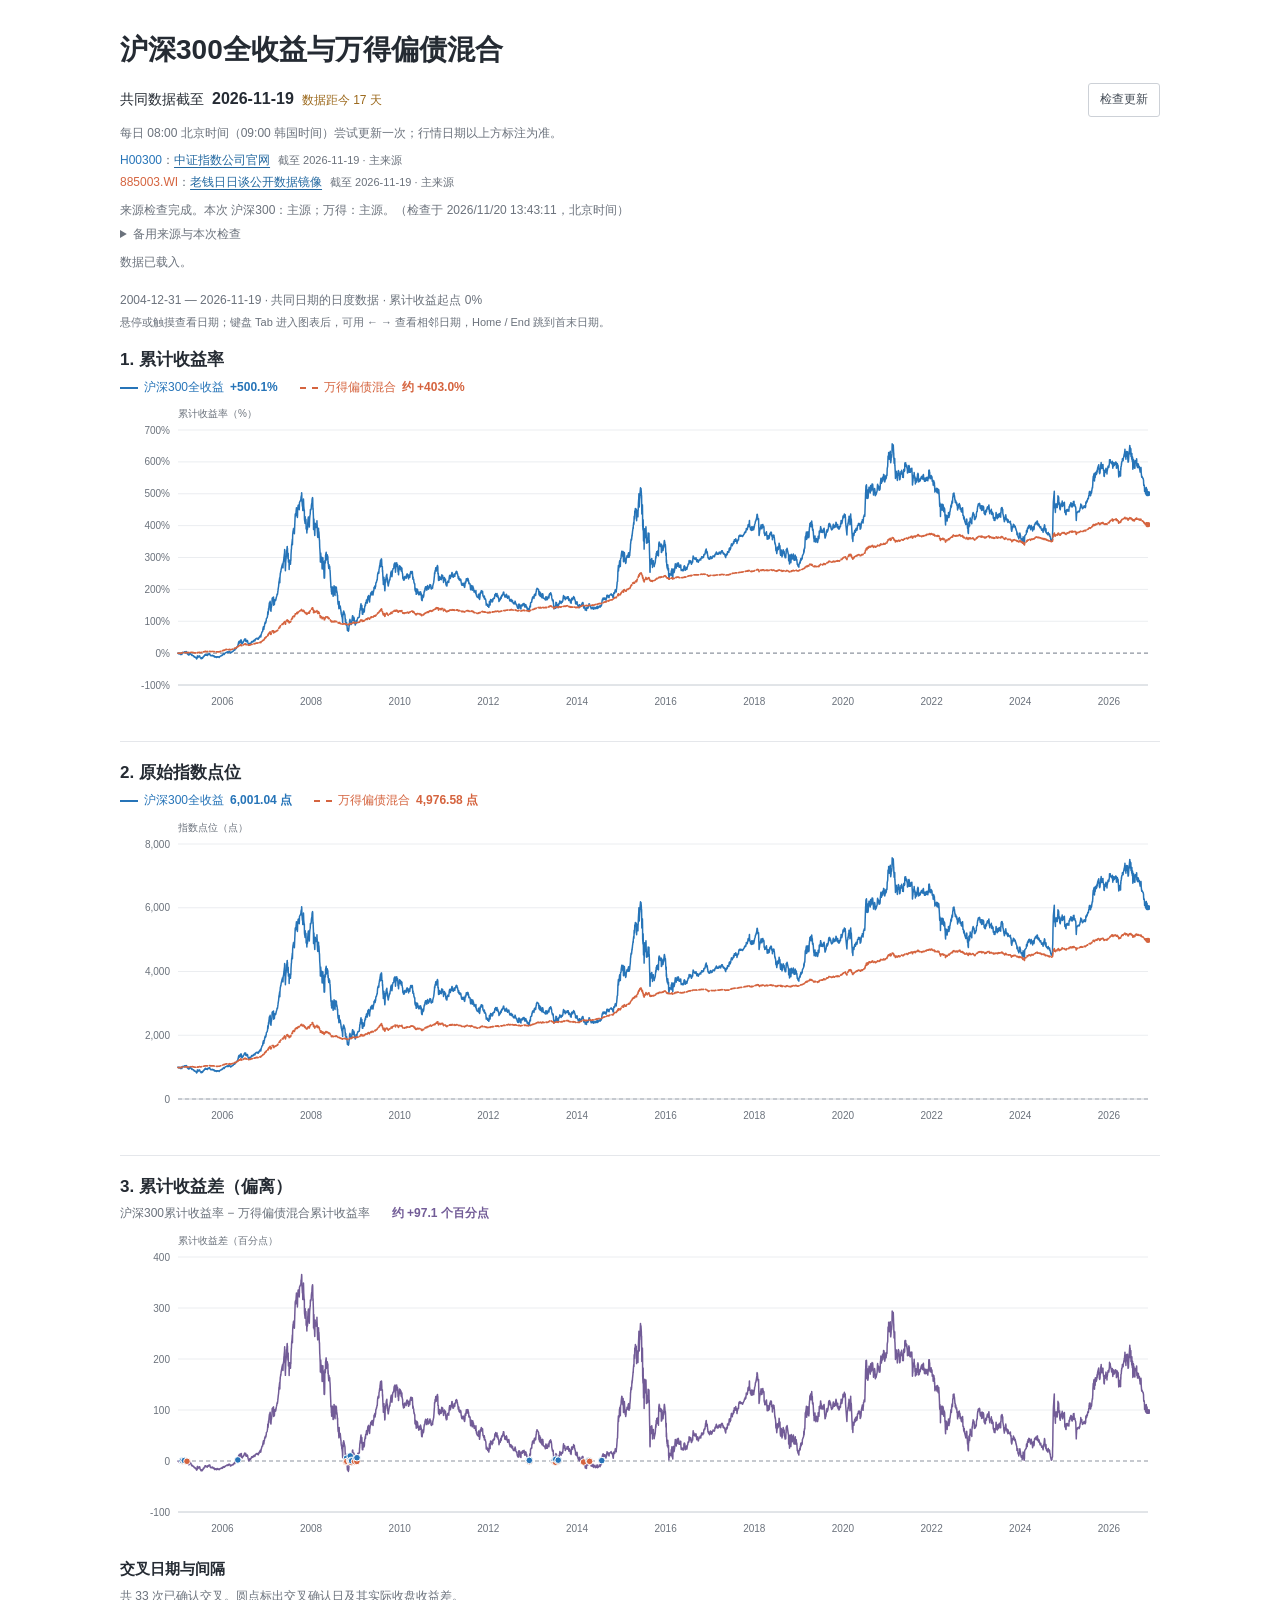
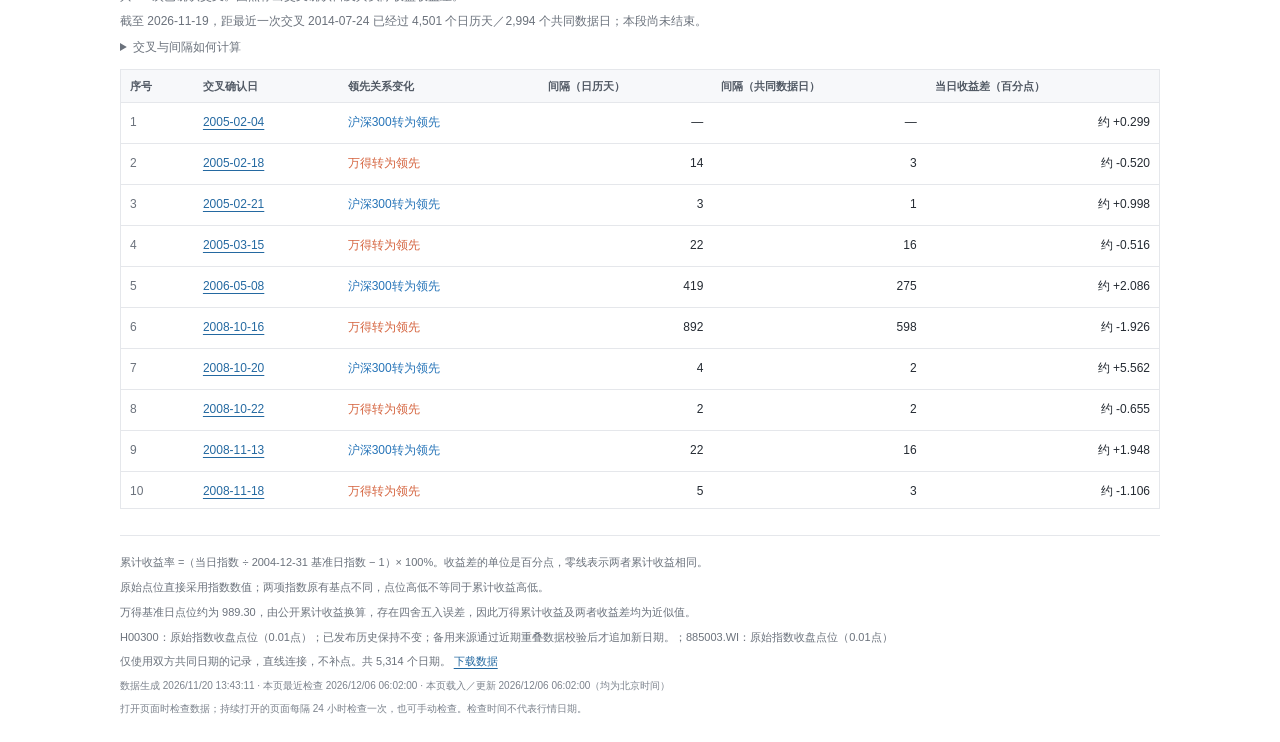
==== site/index.html @ 37719924 "Add verified data fallbacks and crossover interval tracking" ====
<!doctype html>
<html lang="zh-CN">
<head>
  <meta charset="utf-8">
  <meta name="viewport" content="width=device-width, initial-scale=1">
  <meta name="theme-color" content="#ffffff">
  <meta name="description" content="沪深300全收益指数与万得偏债混合型基金指数：累计收益率、原始指数点位和累计收益差。每日更新数据。">
  <title>沪深300全收益与万得偏债混合</title>
  <link rel="stylesheet" href="./styles.css">
  <script src="./app.js" defer></script>
</head>
<body>
  <a class="skip-link" href="#charts">跳到图表</a>
  <main>
    <header>
      <h1>沪深300全收益与万得偏债混合</h1>
      <div class="date-row">
        <p>共同数据截至 <strong id="as-of">正在读取</strong><span id="stale-badge" class="stale" hidden></span></p>
        <button id="refresh-button" type="button" disabled>正在检查</button>
      </div>
      <p class="schedule">每日 08:00 北京时间（09:00 韩国时间）尝试更新一次；行情日期以上方标注为准。</p>
      <ul class="sources" aria-label="数据来源">
        <li><span class="stock">H00300</span>：<a id="stock-source" href="https://www.csindex.com.cn/" target="_blank" rel="noopener noreferrer">中证指数公司（官网）</a><span id="stock-source-date" class="source-date"></span></li>
        <li><span class="wind">885003.WI</span>：<a id="wind-source" href="https://ashare.laoqianriritan.com/data/fund_index.json" target="_blank" rel="noopener noreferrer">老钱日日谈公开看板（第三方转引）</a><span id="wind-source-date" class="source-date"></span></li>
      </ul>
      <p id="source-status" class="note" aria-live="polite" hidden></p>
      <details id="source-options-details" class="source-options" hidden>
        <summary>备用来源与本次检查</summary>
        <ul id="source-options"></ul>
      </details>
      <p id="update-status" class="status" role="status" aria-live="polite" aria-atomic="true">正在读取数据…</p>
    </header>

    <div id="loading" class="loading">正在载入历史曲线…</div>
    <div id="charts" hidden>
      <p id="period" class="period"></p>
      <p id="interaction-help" class="interaction-help">悬停或触摸查看日期；键盘 Tab 进入图表后，可用 ← → 查看相邻日期，Home / End 跳到首末日期。</p>
      <section aria-labelledby="returns-heading">
        <h2 id="returns-heading">1. 累计收益率</h2>
        <p class="chart-summary"><span class="stock"><i aria-hidden="true"></i>沪深300全收益 <strong id="return-stock">—</strong></span><span class="wind"><i aria-hidden="true"></i>万得偏债混合 <strong id="return-wind">—</strong></span></p>
        <div class="plot-wrap" id="returns-wrap">
          <svg id="returns-chart" class="chart" role="img" tabindex="0" aria-labelledby="returns-title returns-description" aria-describedby="interaction-help"></svg>
          <div id="returns-tooltip" class="tooltip" hidden aria-hidden="true"></div>
        </div>
      </section>
      <section aria-labelledby="levels-heading">
        <h2 id="levels-heading">2. 原始指数点位</h2>
        <p class="chart-summary"><span class="stock"><i aria-hidden="true"></i>沪深300全收益 <strong id="level-stock">—</strong></span><span class="wind"><i aria-hidden="true"></i>万得偏债混合 <strong id="level-wind">—</strong></span></p>
        <div class="plot-wrap" id="levels-wrap">
          <svg id="levels-chart" class="chart" role="img" tabindex="0" aria-labelledby="levels-title levels-description" aria-describedby="interaction-help"></svg>
          <div id="levels-tooltip" class="tooltip" hidden aria-hidden="true"></div>
        </div>
      </section>
      <section aria-labelledby="gap-heading">
        <h2 id="gap-heading">3. 累计收益差（偏离）</h2>
        <p class="chart-summary gap-summary"><span>沪深300累计收益率 − 万得偏债混合累计收益率</span><strong id="gap-total" class="gap">—</strong></p>
        <div class="plot-wrap" id="gap-wrap">
          <svg id="gap-chart" class="chart" role="img" tabindex="0" aria-labelledby="gap-title gap-description" aria-describedby="interaction-help"></svg>
          <div id="gap-tooltip" class="tooltip" hidden aria-hidden="true"></div>
        </div>
        <div class="crossings" aria-labelledby="crossings-heading">
          <h3 id="crossings-heading">交叉日期与间隔</h3>
          <p id="crossing-count" class="note"></p>
          <p id="crossing-ongoing" class="note" hidden></p>
          <details class="crossing-definition">
            <summary>交叉与间隔如何计算</summary>
            <p>交叉指两条累计收益曲线的领先关系发生反转，即收益差跨越零线。记录首次在另一侧收盘的共同数据日，不推算盘中交叉时刻。初始起点相等不计入；触及零线后回到原侧不计入；连续相等后在另一侧收盘仅记一次。</p>
            <p>日历天间隔按两次确认日期之差计算；共同数据日间隔计入本次交叉日、不计上次交叉日。首次交叉没有前次间隔。交叉结果依赖固定起点及万得近似基准值。</p>
          </details>
          <div class="crossings-scroll" role="region" aria-label="全部交叉日期与间隔，可横向和纵向滚动" tabindex="0">
            <table class="crossings-table">
              <caption class="sr-only">累计收益曲线交叉记录：确认日期、方向及距上一次交叉的时间</caption>
              <thead>
                <tr><th scope="col">序号</th><th scope="col">交叉确认日</th><th scope="col">领先关系变化</th><th scope="col">间隔（日历天）</th><th scope="col">间隔（共同数据日）</th><th scope="col">当日收益差（百分点）</th></tr>
              </thead>
              <tbody id="crossings-body"></tbody>
            </table>
          </div>
        </div>
      </section>
    </div>

    <footer>
      <p>累计收益率 =（当日指数 ÷ 2004-12-31 基准日指数 − 1）× 100%。收益差的单位是百分点，零线表示两者累计收益相同。</p>
      <p>原始点位直接采用指数数值；两项指数原有基点不同，点位高低不等同于累计收益高低。</p>
      <p>万得基准日点位约为 <span id="wind-baseline">989.30</span>，由公开累计收益换算，存在四舍五入误差，因此万得累计收益及两者收益差均为近似值。</p>
      <p id="source-precision-note" hidden></p>
      <p>仅使用双方共同日期的记录，直线连接，不补点。<span id="point-count"></span> <a href="./data.json" download="csi300-wind-data.json">下载数据</a></p>
      <p class="times">数据生成 <span id="generated-at">—</span> · 本页最近检查 <span id="last-check">—</span> · 本页载入／更新 <span id="last-update">—</span>（均为北京时间）</p>
      <p class="times">打开页面时检查数据；持续打开的页面每隔 24 小时检查一次，也可手动检查。检查时间不代表行情日期。</p>
    </footer>
    <div id="chart-announcement" class="sr-only" role="status" aria-live="polite" aria-atomic="true"></div>
  </main>
  <noscript><p class="noscript">此图需要启用 JavaScript。可直接<a href="./data.json">查看原始数据</a>。</p></noscript>
</body>
</html>
---- site/styles.css ----
:root{color-scheme:light;--text:#252b33;--muted:#6b727c;--border:#e5e7eb;--stock:#2674b8;--wind:#d5643f;--gap:#725c97}
*{box-sizing:border-box}
body{margin:0;background:#fff;color:var(--text);font-family:-apple-system,BlinkMacSystemFont,"Segoe UI","PingFang SC","Microsoft YaHei","Noto Sans CJK SC",sans-serif;line-height:1.65;-webkit-font-smoothing:antialiased}
main{width:min(1040px,100% - 48px);margin:30px auto 24px}
h1{margin:0 0 12px;font-size:clamp(21px,3vw,28px);line-height:1.45;font-weight:650}
h2{margin:0 0 5px;font-size:17px;line-height:1.5;font-weight:600}
p{margin:5px 0}
a{color:#2469a1;text-decoration-thickness:1px;text-underline-offset:3px}
a:hover{text-decoration-thickness:2px}
button{font:inherit;font-size:12px;color:#434b55;background:#fff;border:1px solid #cdd1d7;border-radius:3px;padding:6px 11px;min-height:34px;cursor:pointer;white-space:nowrap}
button:hover:not(:disabled){background:#f5f6f7}
button:disabled{opacity:.6;cursor:wait}
:focus-visible{outline:2px solid #2674b8;outline-offset:3px}
[hidden]{display:none!important}
.skip-link{position:fixed;top:6px;left:8px;z-index:10;background:#fff;padding:5px 9px;transform:translateY(-200%)}
.skip-link:focus{transform:none}
.date-row{display:flex;align-items:center;justify-content:space-between;gap:12px;font-size:14px}
.date-row p{display:flex;align-items:baseline;flex-wrap:wrap;gap:5px 8px;margin:0}
.date-row strong{font-size:16px;font-variant-numeric:tabular-nums}
.stale{color:#9b681b;font-size:12px;font-weight:400}
.schedule,.sources,.status,.period,.interaction-help{font-size:12px;color:var(--muted)}
.schedule{margin:7px 0}
.sources{list-style:none;padding:0;margin:7px 0;line-height:1.8}
.sources li{overflow-wrap:anywhere}
.source-date{margin-left:8px;font-size:11px}
.status{margin:8px 0 0;min-height:20px}
.status.error{color:#a3442e}
.stock{color:var(--stock)}
.wind{color:var(--wind)}
.gap{color:var(--gap)}
.period{margin:18px 0 2px}
.interaction-help{margin:0 0 16px;font-size:11px}
section{margin:0 0 26px}
section+section{padding-top:18px;border-top:1px solid var(--border)}
.chart-summary{display:flex;flex-wrap:wrap;gap:3px 22px;align-items:baseline;font-size:12px;margin:4px 0 8px}
.chart-summary>span{display:inline-flex;align-items:baseline;gap:6px}
.chart-summary i{display:inline-block;width:18px;border-top:2px solid currentColor;align-self:center}
.chart-summary .wind i{border-top-style:dashed}
.chart-summary strong{font-weight:600;font-variant-numeric:tabular-nums;white-space:nowrap}
.gap-summary{color:var(--muted)}
.plot-wrap{position:relative;width:100%;min-width:0}
.chart{display:block;width:100%;height:auto;touch-action:pan-y;overflow:visible}
.chart text{font-family:inherit;font-size:10px;fill:var(--muted);font-variant-numeric:tabular-nums}
.chart .grid{stroke:var(--border);stroke-width:.75}
.chart .zero-line{stroke:#8d949f;stroke-width:1.1;stroke-dasharray:4 3}
.chart .axis-line{stroke:#c4c9d0;stroke-width:.8}
.chart .series-path{fill:none;stroke-width:1.5;stroke-linecap:round;stroke-linejoin:round}
.chart .wind-path{stroke-width:1.65;stroke-dasharray:5 2}
.chart .hover-guide{stroke:#959ca7;stroke-width:1;stroke-dasharray:3 3}
.chart .hover-dot{stroke:#fff;stroke-width:1.5}
.chart .crossing-marker{stroke:#fff;stroke-width:1}
.chart .hit-area{fill:transparent;cursor:crosshair}
.tooltip{position:absolute;z-index:4;pointer-events:none;min-width:225px;max-width:calc(100% - 8px);padding:8px 10px;background:rgba(255,255,255,.98);border:1px solid #cfd4db;border-radius:3px;font-size:11px;line-height:1.65}
.tooltip-date{font-weight:600;color:var(--text);margin:0 0 3px;font-variant-numeric:tabular-nums}
.tooltip-row{display:flex;justify-content:space-between;align-items:baseline;gap:12px}
.tooltip-row strong{font-weight:600;font-variant-numeric:tabular-nums;white-space:nowrap}
.tooltip-note{margin:4px 0 0;color:var(--muted);max-width:270px}
.note,.source-options{font-size:12px;color:var(--muted)}
.note.source-cached{color:#9b681b}
.source-options ul{padding-left:20px;overflow-wrap:anywhere}
.source-check-note{color:var(--muted)}
.crossings{margin-top:15px}
.crossings h3{font-size:15px;margin:0 0 5px;font-weight:600}
.crossing-definition{font-size:12px;color:var(--muted);margin:7px 0 11px}
.crossing-definition summary,.source-options summary{cursor:pointer;width:fit-content}
.crossing-definition p{max-width:880px}
.crossings-scroll{max-height:440px;overflow:auto;border:1px solid var(--border)}
.crossings-table{width:100%;min-width:690px;border-collapse:separate;border-spacing:0;font-size:12px;font-variant-numeric:tabular-nums}
.crossings-table th,.crossings-table td{padding:7px 9px;border-bottom:1px solid var(--border);text-align:left;vertical-align:middle;white-space:nowrap}
.crossings-table thead th{position:sticky;top:0;z-index:1;background:#f7f8fa;color:#515964;font-size:11px;font-weight:600}
.crossings-table tbody th{color:var(--muted);font-weight:400}
.crossings-table tbody tr:last-child>*{border-bottom:0}
.crossings-table tbody tr:hover{background:#fafbfc}
.crossings-table .number{text-align:right}
.crossing-date{border:0;border-radius:0;padding:0;min-height:26px;color:#2469a1;background:transparent;text-decoration:underline;text-underline-offset:3px;font-size:12px}
.loading{padding:70px 0;color:var(--muted);font-size:13px;text-align:center}
footer{border-top:1px solid var(--border);padding-top:12px;color:var(--muted);font-size:11px;line-height:1.8}
footer p{margin:5px 0}
.times{font-size:10px;color:#7b828c;font-variant-numeric:tabular-nums}
.sr-only{position:absolute;width:1px;height:1px;padding:0;margin:-1px;overflow:hidden;clip:rect(0,0,0,0);white-space:nowrap;border:0}
.noscript{margin:20px;font-size:13px}
@media(max-width:600px){main{width:calc(100% - 28px);margin-top:20px}h1{font-size:22px;max-width:360px}h2{font-size:15px}.date-row{font-size:12px}.date-row strong{font-size:15px}.schedule,.sources,.status{font-size:11px}.source-date{display:inline-block;font-size:10px}.chart-summary{font-size:11px;gap:2px 15px}.chart-summary>span{gap:5px}.chart-summary i{width:14px}.gap-summary{gap:2px 8px}.tooltip{min-width:215px}.interaction-help{font-size:10px}section{margin-bottom:22px}footer{font-size:10px}.times{font-size:9px}}
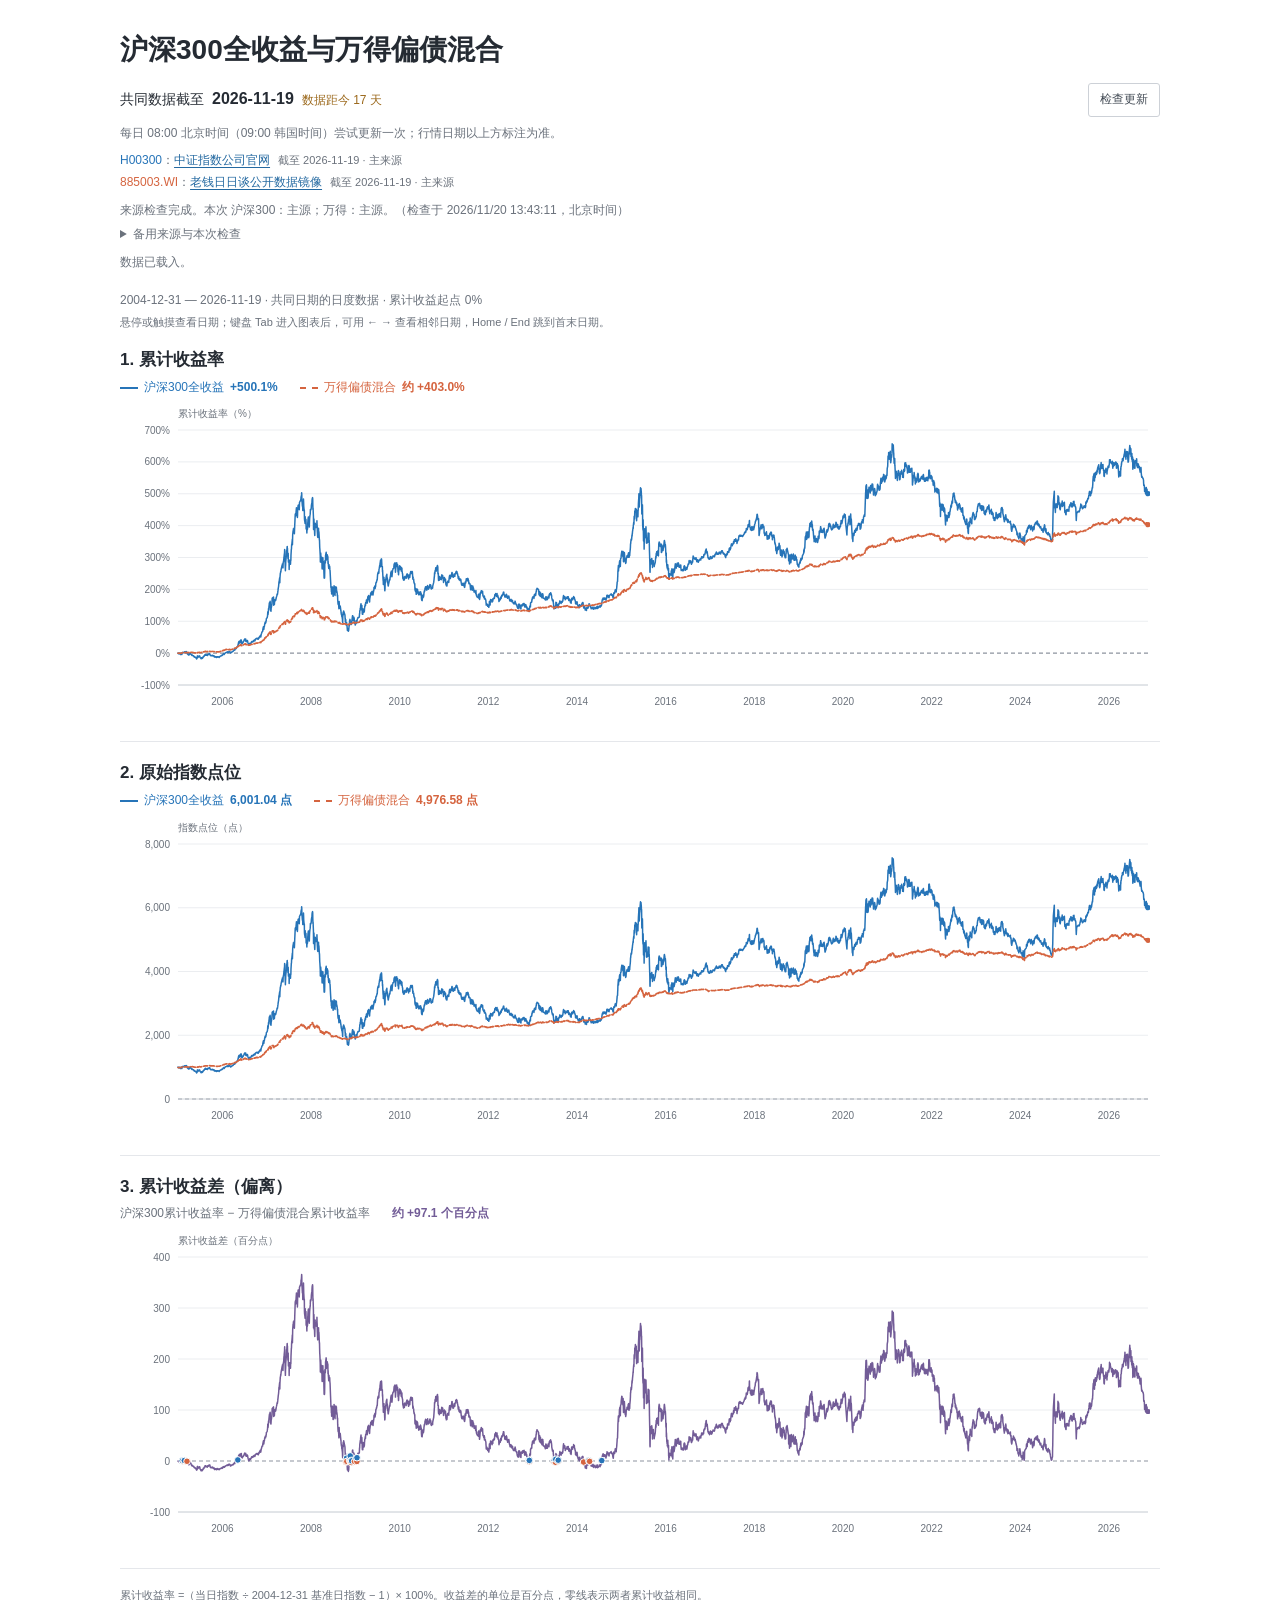
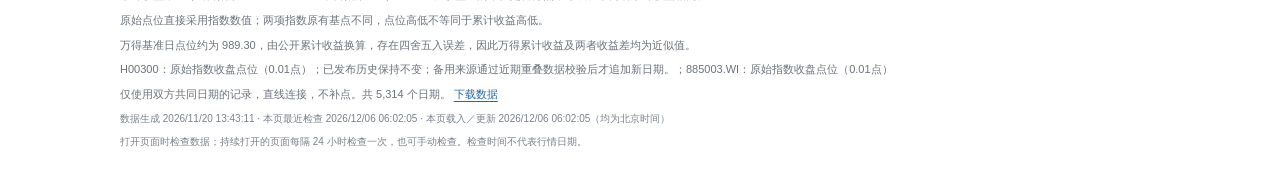
==== commit 15d33e5f: "Remove the crossover dates and intervals section" ====
--- a/site/index.html
+++ b/site/index.html
@@ -58,25 +58,6 @@
           <svg id="gap-chart" class="chart" role="img" tabindex="0" aria-labelledby="gap-title gap-description" aria-describedby="interaction-help"></svg>
           <div id="gap-tooltip" class="tooltip" hidden aria-hidden="true"></div>
         </div>
-        <div class="crossings" aria-labelledby="crossings-heading">
-          <h3 id="crossings-heading">交叉日期与间隔</h3>
-          <p id="crossing-count" class="note"></p>
-          <p id="crossing-ongoing" class="note" hidden></p>
-          <details class="crossing-definition">
-            <summary>交叉与间隔如何计算</summary>
-            <p>交叉指两条累计收益曲线的领先关系发生反转，即收益差跨越零线。记录首次在另一侧收盘的共同数据日，不推算盘中交叉时刻。初始起点相等不计入；触及零线后回到原侧不计入；连续相等后在另一侧收盘仅记一次。</p>
-            <p>日历天间隔按两次确认日期之差计算；共同数据日间隔计入本次交叉日、不计上次交叉日。首次交叉没有前次间隔。交叉结果依赖固定起点及万得近似基准值。</p>
-          </details>
-          <div class="crossings-scroll" role="region" aria-label="全部交叉日期与间隔，可横向和纵向滚动" tabindex="0">
-            <table class="crossings-table">
-              <caption class="sr-only">累计收益曲线交叉记录：确认日期、方向及距上一次交叉的时间</caption>
-              <thead>
-                <tr><th scope="col">序号</th><th scope="col">交叉确认日</th><th scope="col">领先关系变化</th><th scope="col">间隔（日历天）</th><th scope="col">间隔（共同数据日）</th><th scope="col">当日收益差（百分点）</th></tr>
-              </thead>
-              <tbody id="crossings-body"></tbody>
-            </table>
-          </div>
-        </div>
       </section>
     </div>
 
--- a/site/styles.css
+++ b/site/styles.css
@@ -59,20 +59,7 @@
 .note.source-cached{color:#9b681b}
 .source-options ul{padding-left:20px;overflow-wrap:anywhere}
 .source-check-note{color:var(--muted)}
-.crossings{margin-top:15px}
-.crossings h3{font-size:15px;margin:0 0 5px;font-weight:600}
-.crossing-definition{font-size:12px;color:var(--muted);margin:7px 0 11px}
-.crossing-definition summary,.source-options summary{cursor:pointer;width:fit-content}
-.crossing-definition p{max-width:880px}
-.crossings-scroll{max-height:440px;overflow:auto;border:1px solid var(--border)}
-.crossings-table{width:100%;min-width:690px;border-collapse:separate;border-spacing:0;font-size:12px;font-variant-numeric:tabular-nums}
-.crossings-table th,.crossings-table td{padding:7px 9px;border-bottom:1px solid var(--border);text-align:left;vertical-align:middle;white-space:nowrap}
-.crossings-table thead th{position:sticky;top:0;z-index:1;background:#f7f8fa;color:#515964;font-size:11px;font-weight:600}
-.crossings-table tbody th{color:var(--muted);font-weight:400}
-.crossings-table tbody tr:last-child>*{border-bottom:0}
-.crossings-table tbody tr:hover{background:#fafbfc}
-.crossings-table .number{text-align:right}
-.crossing-date{border:0;border-radius:0;padding:0;min-height:26px;color:#2469a1;background:transparent;text-decoration:underline;text-underline-offset:3px;font-size:12px}
+.source-options summary{cursor:pointer;width:fit-content}
 .loading{padding:70px 0;color:var(--muted);font-size:13px;text-align:center}
 footer{border-top:1px solid var(--border);padding-top:12px;color:var(--muted);font-size:11px;line-height:1.8}
 footer p{margin:5px 0}
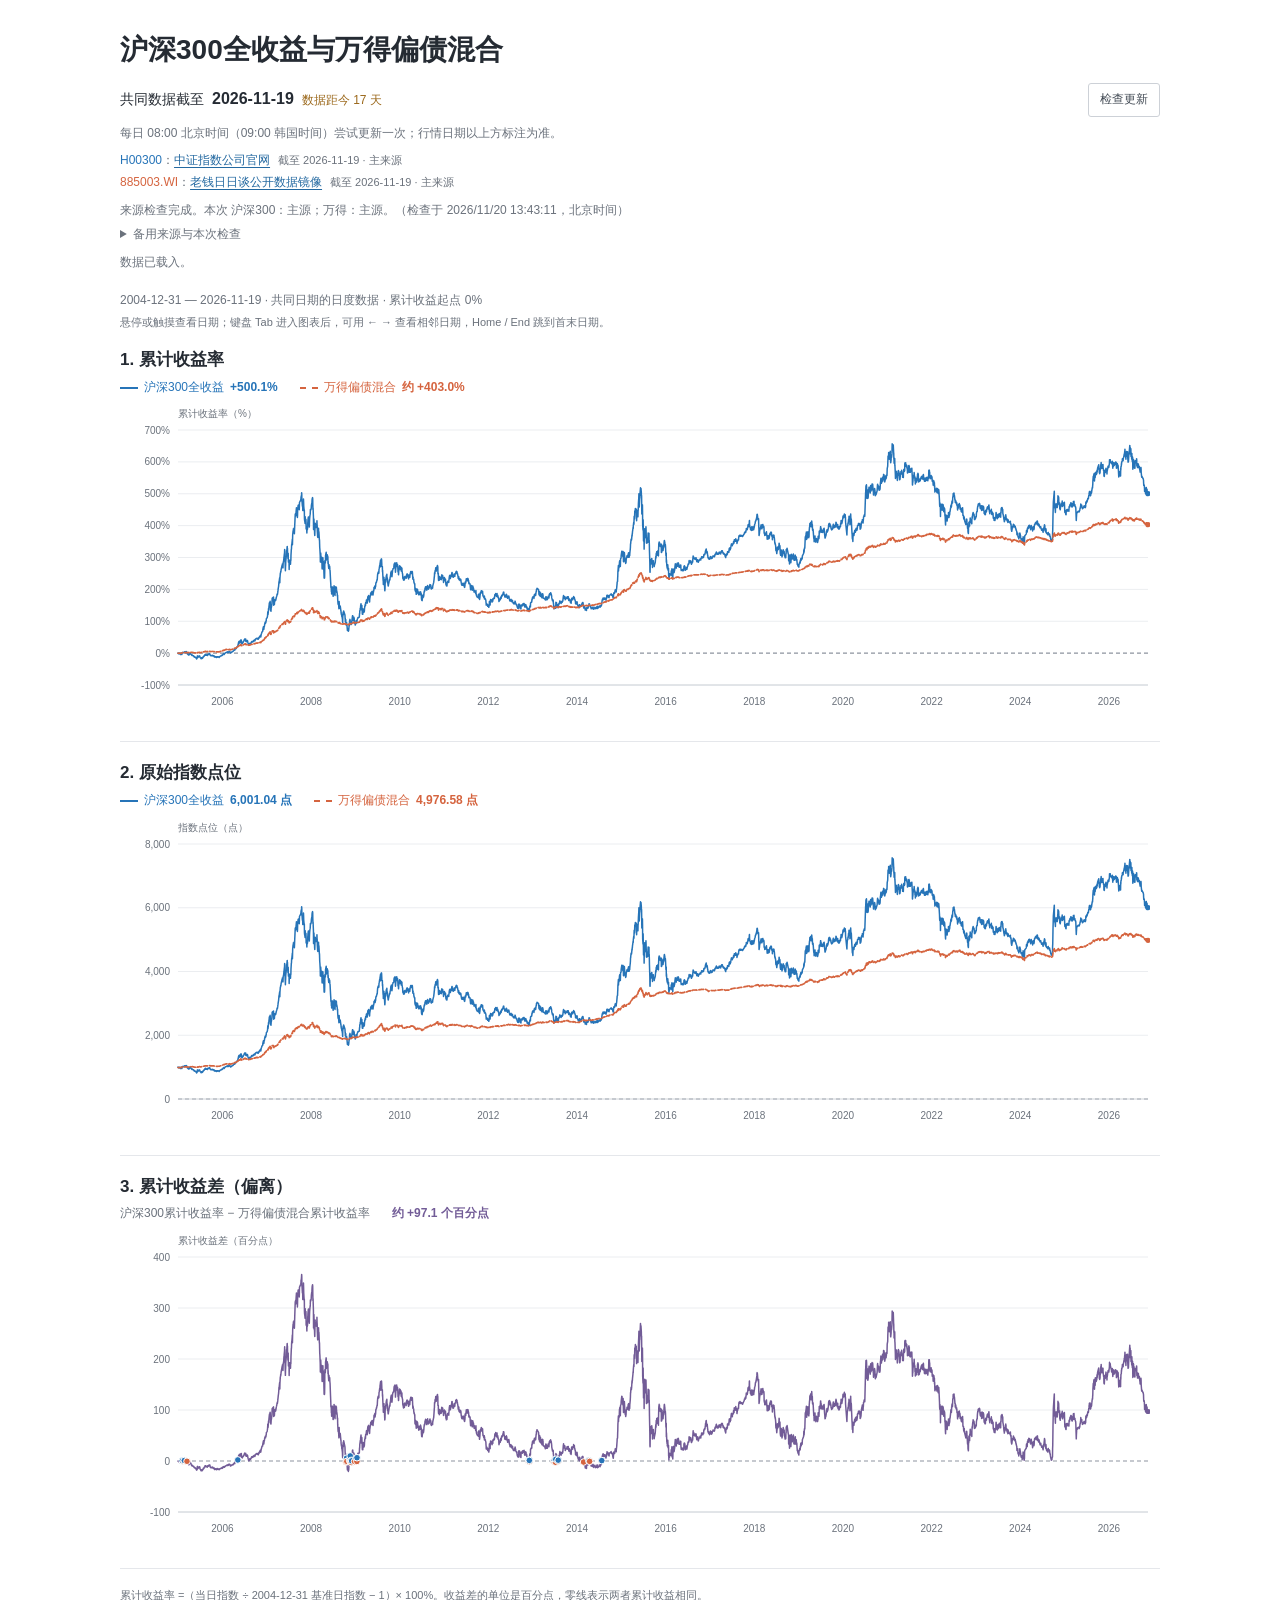
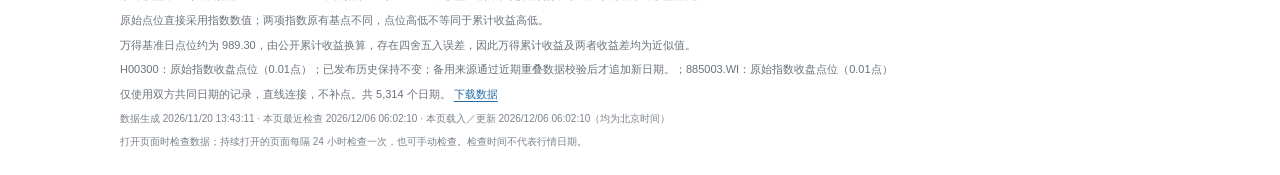
==== commit ce8cbc28: "Refresh browser assets after removing the interval section" ====
--- a/site/index.html
+++ b/site/index.html
@@ -6,8 +6,8 @@
   <meta name="theme-color" content="#ffffff">
   <meta name="description" content="沪深300全收益指数与万得偏债混合型基金指数：累计收益率、原始指数点位和累计收益差。每日更新数据。">
   <title>沪深300全收益与万得偏债混合</title>
-  <link rel="stylesheet" href="./styles.css">
-  <script src="./app.js" defer></script>
+  <link rel="stylesheet" href="./styles.css?v=20261120-no-table">
+  <script src="./app.js?v=20261120-no-table" defer></script>
 </head>
 <body>
   <a class="skip-link" href="#charts">跳到图表</a>
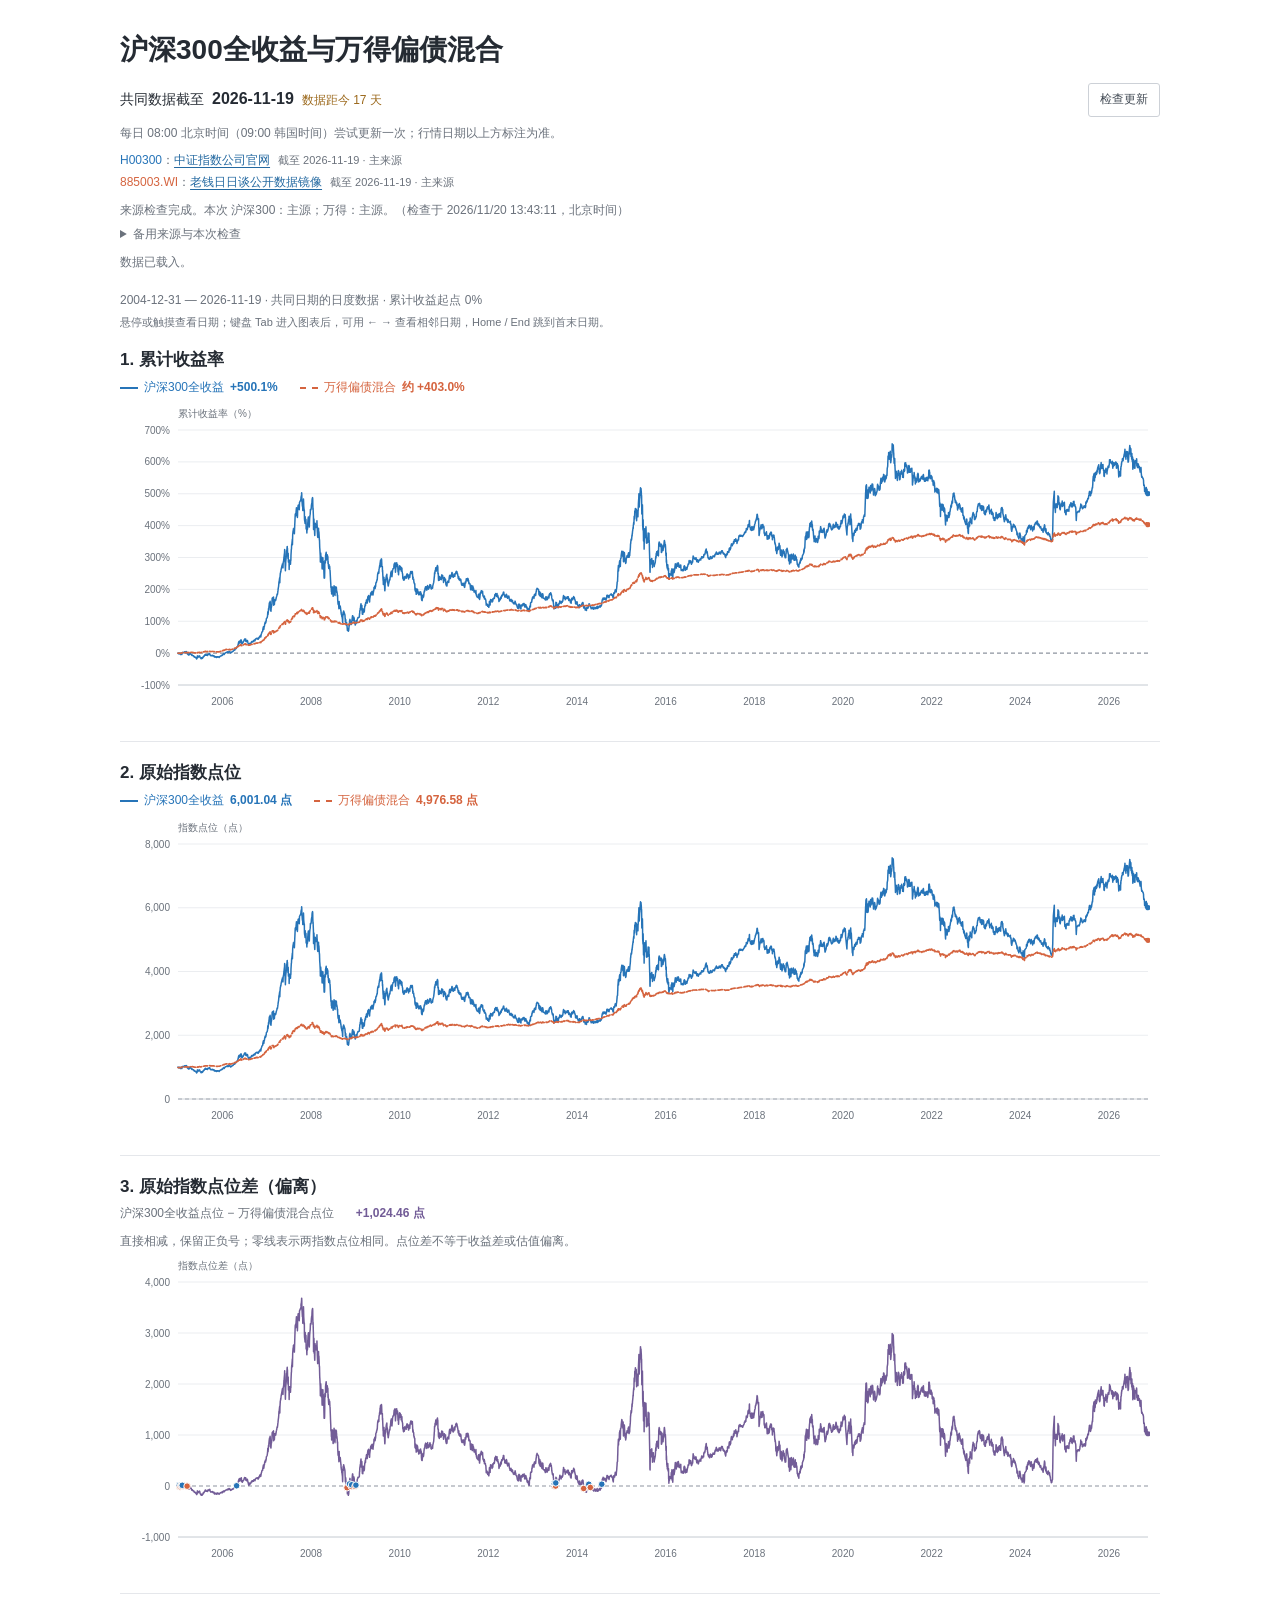
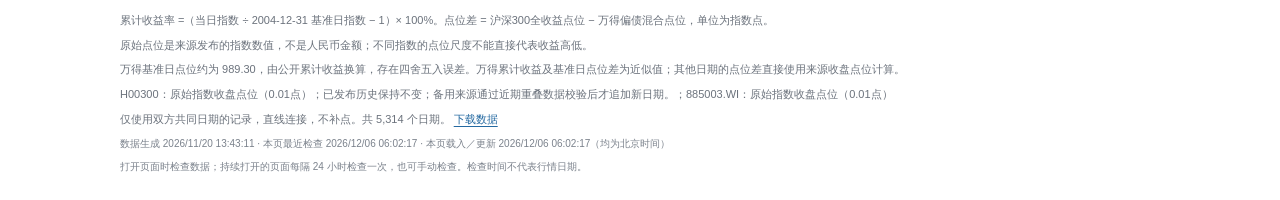
==== commit 41356e26: "Use raw index levels for the deviation chart" ====
--- a/site/index.html
+++ b/site/index.html
@@ -4,10 +4,10 @@
   <meta charset="utf-8">
   <meta name="viewport" content="width=device-width, initial-scale=1">
   <meta name="theme-color" content="#ffffff">
-  <meta name="description" content="沪深300全收益指数与万得偏债混合型基金指数：累计收益率、原始指数点位和累计收益差。每日更新数据。">
+  <meta name="description" content="沪深300全收益指数与万得偏债混合型基金指数：累计收益率、原始指数点位和原始点位差。每日更新数据。">
   <title>沪深300全收益与万得偏债混合</title>
-  <link rel="stylesheet" href="./styles.css?v=20261120-no-table">
-  <script src="./app.js?v=20261120-no-table" defer></script>
+  <link rel="stylesheet" href="./styles.css?v=20261120-level-gap">
+  <script src="./app.js?v=20261120-level-gap" defer></script>
 </head>
 <body>
   <a class="skip-link" href="#charts">跳到图表</a>
@@ -52,8 +52,9 @@
         </div>
       </section>
       <section aria-labelledby="gap-heading">
-        <h2 id="gap-heading">3. 累计收益差（偏离）</h2>
-        <p class="chart-summary gap-summary"><span>沪深300累计收益率 − 万得偏债混合累计收益率</span><strong id="gap-total" class="gap">—</strong></p>
+        <h2 id="gap-heading">3. 原始指数点位差（偏离）</h2>
+        <p class="chart-summary gap-summary"><span>沪深300全收益点位 − 万得偏债混合点位</span><strong id="gap-total" class="gap">—</strong></p>
+        <p class="note">直接相减，保留正负号；零线表示两指数点位相同。点位差不等于收益差或估值偏离。</p>
         <div class="plot-wrap" id="gap-wrap">
           <svg id="gap-chart" class="chart" role="img" tabindex="0" aria-labelledby="gap-title gap-description" aria-describedby="interaction-help"></svg>
           <div id="gap-tooltip" class="tooltip" hidden aria-hidden="true"></div>
@@ -62,9 +63,9 @@
     </div>
 
     <footer>
-      <p>累计收益率 =（当日指数 ÷ 2004-12-31 基准日指数 − 1）× 100%。收益差的单位是百分点，零线表示两者累计收益相同。</p>
-      <p>原始点位直接采用指数数值；两项指数原有基点不同，点位高低不等同于累计收益高低。</p>
-      <p>万得基准日点位约为 <span id="wind-baseline">989.30</span>，由公开累计收益换算，存在四舍五入误差，因此万得累计收益及两者收益差均为近似值。</p>
+      <p>累计收益率 =（当日指数 ÷ 2004-12-31 基准日指数 − 1）× 100%。点位差 = 沪深300全收益点位 − 万得偏债混合点位，单位为指数点。</p>
+      <p>原始点位是来源发布的指数数值，不是人民币金额；不同指数的点位尺度不能直接代表收益高低。</p>
+      <p>万得基准日点位约为 <span id="wind-baseline">989.30</span>，由公开累计收益换算，存在四舍五入误差。万得累计收益及基准日点位差为近似值；其他日期的点位差直接使用来源收盘点位计算。</p>
       <p id="source-precision-note" hidden></p>
       <p>仅使用双方共同日期的记录，直线连接，不补点。<span id="point-count"></span> <a href="./data.json" download="csi300-wind-data.json">下载数据</a></p>
       <p class="times">数据生成 <span id="generated-at">—</span> · 本页最近检查 <span id="last-check">—</span> · 本页载入／更新 <span id="last-update">—</span>（均为北京时间）</p>
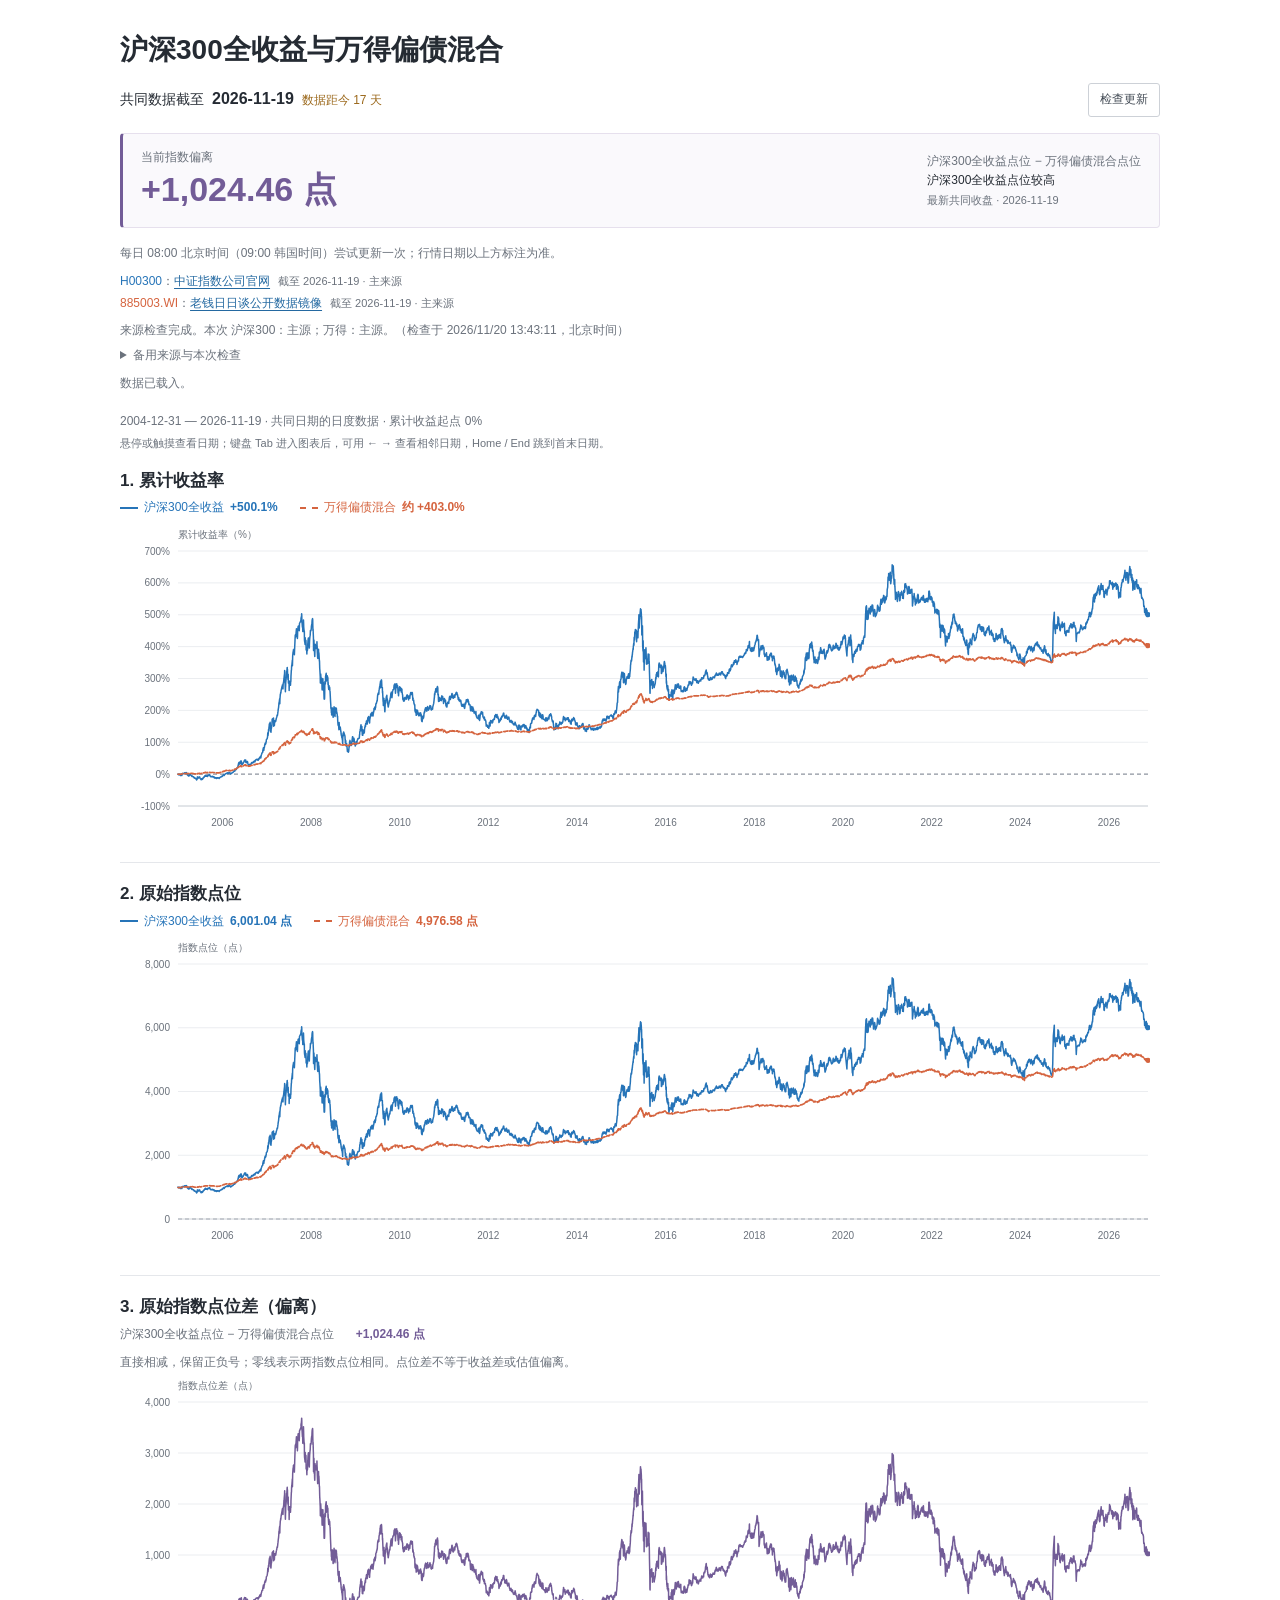
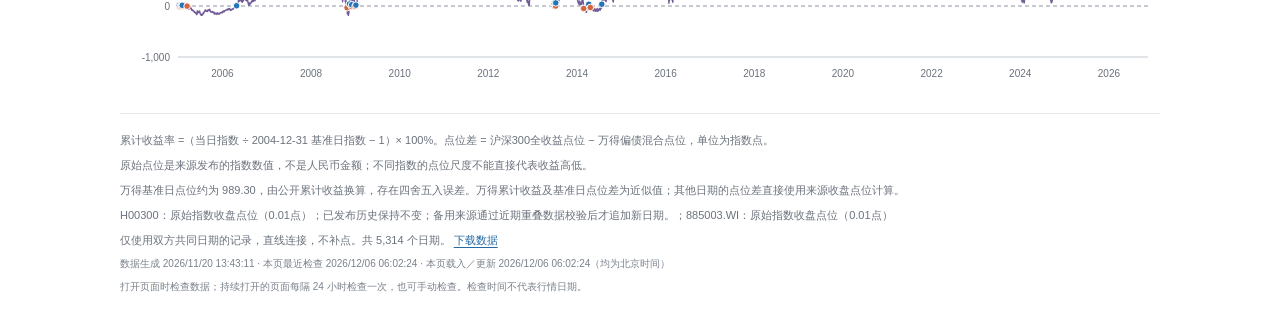
==== commit 469469ee: "Show the latest index deviation prominently above the charts" ====
--- a/site/index.html
+++ b/site/index.html
@@ -6,8 +6,8 @@
   <meta name="theme-color" content="#ffffff">
   <meta name="description" content="沪深300全收益指数与万得偏债混合型基金指数：累计收益率、原始指数点位和原始点位差。每日更新数据。">
   <title>沪深300全收益与万得偏债混合</title>
-  <link rel="stylesheet" href="./styles.css?v=20261120-level-gap">
-  <script src="./app.js?v=20261120-level-gap" defer></script>
+  <link rel="stylesheet" href="./styles.css?v=20261120-gap-indicator">
+  <script src="./app.js?v=20261120-gap-indicator" defer></script>
 </head>
 <body>
   <a class="skip-link" href="#charts">跳到图表</a>
@@ -17,6 +17,17 @@
       <div class="date-row">
         <p>共同数据截至 <strong id="as-of">正在读取</strong><span id="stale-badge" class="stale" hidden></span></p>
         <button id="refresh-button" type="button" disabled>正在检查</button>
+      </div>
+      <div id="current-deviation" class="deviation-indicator" role="status" aria-live="polite" aria-atomic="true" hidden>
+        <div>
+          <p class="deviation-label">当前指数偏离</p>
+          <strong id="current-deviation-value" class="deviation-value">—</strong>
+        </div>
+        <div class="deviation-context">
+          <p>沪深300全收益点位 − 万得偏债混合点位</p>
+          <p id="current-deviation-direction"></p>
+          <p class="deviation-date">最新共同收盘 · <time id="current-deviation-date"></time></p>
+        </div>
       </div>
       <p class="schedule">每日 08:00 北京时间（09:00 韩国时间）尝试更新一次；行情日期以上方标注为准。</p>
       <ul class="sources" aria-label="数据来源">
--- a/site/styles.css
+++ b/site/styles.css
@@ -17,6 +17,13 @@
 .date-row{display:flex;align-items:center;justify-content:space-between;gap:12px;font-size:14px}
 .date-row p{display:flex;align-items:baseline;flex-wrap:wrap;gap:5px 8px;margin:0}
 .date-row strong{font-size:16px;font-variant-numeric:tabular-nums}
+.deviation-indicator{display:flex;align-items:center;justify-content:space-between;flex-wrap:wrap;gap:10px 24px;margin:16px 0;padding:14px 18px;border:1px solid #e6e0ed;border-left:3px solid var(--gap);border-radius:4px;background:#faf9fc}
+.deviation-label{margin:0;color:var(--muted);font-size:12px}
+.deviation-value{display:block;color:var(--gap);font-size:clamp(28px,4vw,34px);font-weight:650;line-height:1.35;font-variant-numeric:tabular-nums;white-space:nowrap}
+.deviation-context{font-size:12px;color:var(--muted)}
+.deviation-context p{margin:0}
+#current-deviation-direction{color:var(--text)}
+.deviation-date{font-size:11px;font-variant-numeric:tabular-nums}
 .stale{color:#9b681b;font-size:12px;font-weight:400}
 .schedule,.sources,.status,.period,.interaction-help{font-size:12px;color:var(--muted)}
 .schedule{margin:7px 0}
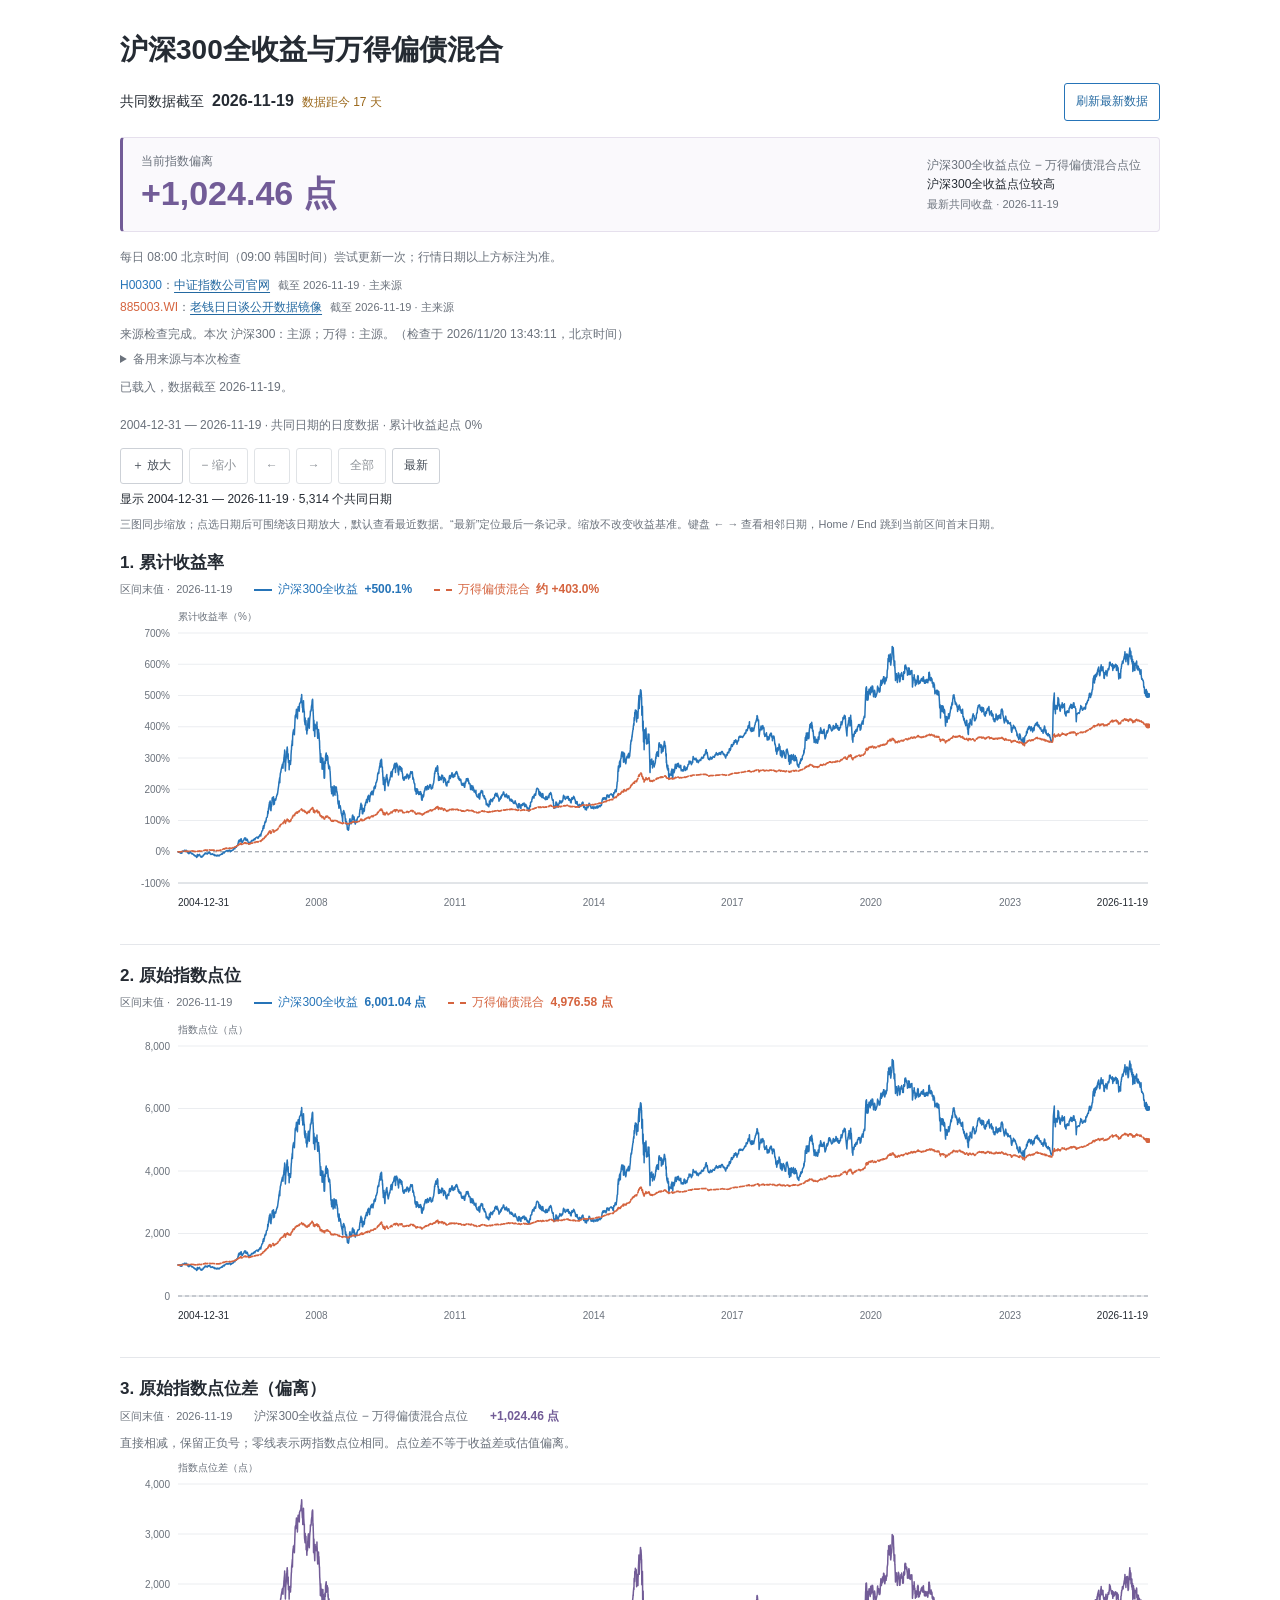
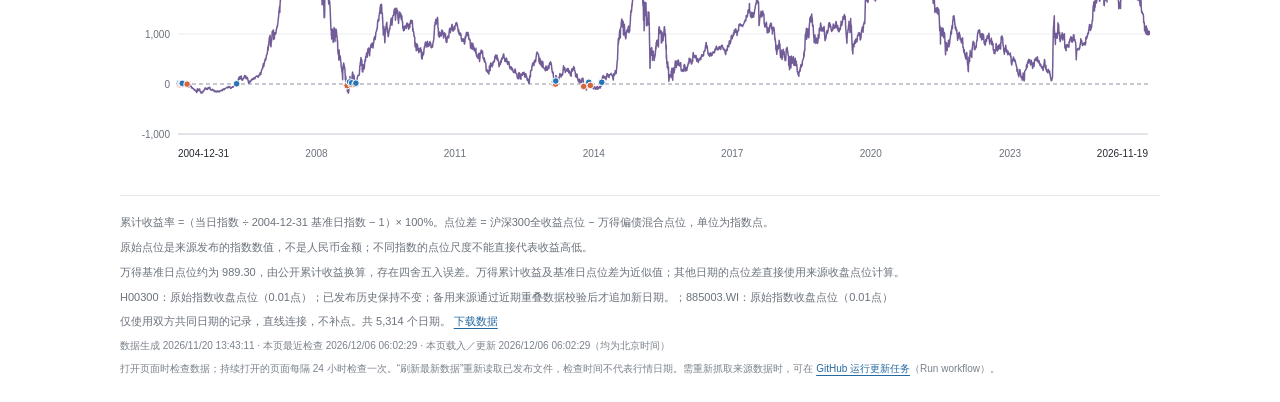
==== commit f92ff2ed: "Add manual data refresh and synchronized chart zoom controls" ====
--- a/site/index.html
+++ b/site/index.html
@@ -6,8 +6,9 @@
   <meta name="theme-color" content="#ffffff">
   <meta name="description" content="沪深300全收益指数与万得偏债混合型基金指数：累计收益率、原始指数点位和原始点位差。每日更新数据。">
   <title>沪深300全收益与万得偏债混合</title>
-  <link rel="stylesheet" href="./styles.css?v=20261120-gap-indicator">
-  <script src="./app.js?v=20261120-gap-indicator" defer></script>
+  <link rel="stylesheet" href="./styles.css?v=20261120-refresh-zoom">
+  <script src="./chart-controls.js?v=20261120-refresh-zoom" defer></script>
+  <script src="./app.js?v=20261120-refresh-zoom" defer></script>
 </head>
 <body>
   <a class="skip-link" href="#charts">跳到图表</a>
@@ -16,7 +17,7 @@
       <h1>沪深300全收益与万得偏债混合</h1>
       <div class="date-row">
         <p>共同数据截至 <strong id="as-of">正在读取</strong><span id="stale-badge" class="stale" hidden></span></p>
-        <button id="refresh-button" type="button" disabled>正在检查</button>
+        <button id="refresh-button" type="button" disabled>正在刷新…</button>
       </div>
       <div id="current-deviation" class="deviation-indicator" role="status" aria-live="polite" aria-atomic="true" hidden>
         <div>
@@ -45,10 +46,19 @@
     <div id="loading" class="loading">正在载入历史曲线…</div>
     <div id="charts" hidden>
       <p id="period" class="period"></p>
-      <p id="interaction-help" class="interaction-help">悬停或触摸查看日期；键盘 Tab 进入图表后，可用 ← → 查看相邻日期，Home / End 跳到首末日期。</p>
+      <div class="chart-controls" role="group" aria-label="三张图的显示区间">
+        <button id="zoom-in" type="button" aria-label="放大三张图">＋ 放大</button>
+        <button id="zoom-out" type="button" aria-label="缩小三张图">− 缩小</button>
+        <button id="pan-earlier" type="button" aria-label="查看更早区间" title="查看更早区间">←</button>
+        <button id="pan-later" type="button" aria-label="查看更晚区间" title="查看更晚区间">→</button>
+        <button id="zoom-reset" type="button">全部</button>
+        <button id="show-latest" type="button">最新</button>
+      </div>
+      <p id="view-range" class="view-range" role="status" aria-live="polite"></p>
+      <p id="interaction-help" class="interaction-help">三图同步缩放；点选日期后可围绕该日期放大，默认查看最近数据。“最新”定位最后一条记录。缩放不改变收益基准。键盘 ← → 查看相邻日期，Home / End 跳到当前区间首末日期。</p>
       <section aria-labelledby="returns-heading">
         <h2 id="returns-heading">1. 累计收益率</h2>
-        <p class="chart-summary"><span class="stock"><i aria-hidden="true"></i>沪深300全收益 <strong id="return-stock">—</strong></span><span class="wind"><i aria-hidden="true"></i>万得偏债混合 <strong id="return-wind">—</strong></span></p>
+        <p class="chart-summary"><span class="summary-date">区间末值 · <time id="returns-end-date"></time></span><span class="stock"><i aria-hidden="true"></i>沪深300全收益 <strong id="return-stock">—</strong></span><span class="wind"><i aria-hidden="true"></i>万得偏债混合 <strong id="return-wind">—</strong></span></p>
         <div class="plot-wrap" id="returns-wrap">
           <svg id="returns-chart" class="chart" role="img" tabindex="0" aria-labelledby="returns-title returns-description" aria-describedby="interaction-help"></svg>
           <div id="returns-tooltip" class="tooltip" hidden aria-hidden="true"></div>
@@ -56,7 +66,7 @@
       </section>
       <section aria-labelledby="levels-heading">
         <h2 id="levels-heading">2. 原始指数点位</h2>
-        <p class="chart-summary"><span class="stock"><i aria-hidden="true"></i>沪深300全收益 <strong id="level-stock">—</strong></span><span class="wind"><i aria-hidden="true"></i>万得偏债混合 <strong id="level-wind">—</strong></span></p>
+        <p class="chart-summary"><span class="summary-date">区间末值 · <time id="levels-end-date"></time></span><span class="stock"><i aria-hidden="true"></i>沪深300全收益 <strong id="level-stock">—</strong></span><span class="wind"><i aria-hidden="true"></i>万得偏债混合 <strong id="level-wind">—</strong></span></p>
         <div class="plot-wrap" id="levels-wrap">
           <svg id="levels-chart" class="chart" role="img" tabindex="0" aria-labelledby="levels-title levels-description" aria-describedby="interaction-help"></svg>
           <div id="levels-tooltip" class="tooltip" hidden aria-hidden="true"></div>
@@ -64,7 +74,7 @@
       </section>
       <section aria-labelledby="gap-heading">
         <h2 id="gap-heading">3. 原始指数点位差（偏离）</h2>
-        <p class="chart-summary gap-summary"><span>沪深300全收益点位 − 万得偏债混合点位</span><strong id="gap-total" class="gap">—</strong></p>
+        <p class="chart-summary gap-summary"><span class="summary-date">区间末值 · <time id="gap-end-date"></time></span><span>沪深300全收益点位 − 万得偏债混合点位</span><strong id="gap-total" class="gap">—</strong></p>
         <p class="note">直接相减，保留正负号；零线表示两指数点位相同。点位差不等于收益差或估值偏离。</p>
         <div class="plot-wrap" id="gap-wrap">
           <svg id="gap-chart" class="chart" role="img" tabindex="0" aria-labelledby="gap-title gap-description" aria-describedby="interaction-help"></svg>
@@ -80,7 +90,7 @@
       <p id="source-precision-note" hidden></p>
       <p>仅使用双方共同日期的记录，直线连接，不补点。<span id="point-count"></span> <a href="./data.json" download="csi300-wind-data.json">下载数据</a></p>
       <p class="times">数据生成 <span id="generated-at">—</span> · 本页最近检查 <span id="last-check">—</span> · 本页载入／更新 <span id="last-update">—</span>（均为北京时间）</p>
-      <p class="times">打开页面时检查数据；持续打开的页面每隔 24 小时检查一次，也可手动检查。检查时间不代表行情日期。</p>
+      <p class="times">打开页面时检查数据；持续打开的页面每隔 24 小时检查一次。“刷新最新数据”重新读取已发布文件，检查时间不代表行情日期。需重新抓取来源数据时，可在 <a href="https://github.com/pantheon5100/csi300-wind-chart/actions/workflows/update-and-deploy.yml" target="_blank" rel="noopener noreferrer">GitHub 运行更新任务</a>（Run workflow）。</p>
     </footer>
     <div id="chart-announcement" class="sr-only" role="status" aria-live="polite" aria-atomic="true"></div>
   </main>
--- a/site/styles.css
+++ b/site/styles.css
@@ -36,6 +36,11 @@
 .wind{color:var(--wind)}
 .gap{color:var(--gap)}
 .period{margin:18px 0 2px}
+.chart-controls{display:flex;flex-wrap:wrap;gap:6px;margin:12px 0 6px}
+.chart-controls button{min-height:36px}
+.chart-controls button:disabled{cursor:default}
+#refresh-button{border-color:#2674b8;color:#2469a1;min-height:38px}
+.view-range{font-size:12px;color:var(--text);font-variant-numeric:tabular-nums;margin:4px 0 6px}
 .interaction-help{margin:0 0 16px;font-size:11px}
 section{margin:0 0 26px}
 section+section{padding-top:18px;border-top:1px solid var(--border)}
@@ -44,6 +49,7 @@
 .chart-summary i{display:inline-block;width:18px;border-top:2px solid currentColor;align-self:center}
 .chart-summary .wind i{border-top-style:dashed}
 .chart-summary strong{font-weight:600;font-variant-numeric:tabular-nums;white-space:nowrap}
+.summary-date{color:var(--muted);font-size:11px}
 .gap-summary{color:var(--muted)}
 .plot-wrap{position:relative;width:100%;min-width:0}
 .chart{display:block;width:100%;height:auto;touch-action:pan-y;overflow:visible}
@@ -51,6 +57,7 @@
 .chart .grid{stroke:var(--border);stroke-width:.75}
 .chart .zero-line{stroke:#8d949f;stroke-width:1.1;stroke-dasharray:4 3}
 .chart .axis-line{stroke:#c4c9d0;stroke-width:.8}
+.chart .endpoint-date{fill:var(--text);font-size:10px;font-weight:500}
 .chart .series-path{fill:none;stroke-width:1.5;stroke-linecap:round;stroke-linejoin:round}
 .chart .wind-path{stroke-width:1.65;stroke-dasharray:5 2}
 .chart .hover-guide{stroke:#959ca7;stroke-width:1;stroke-dasharray:3 3}
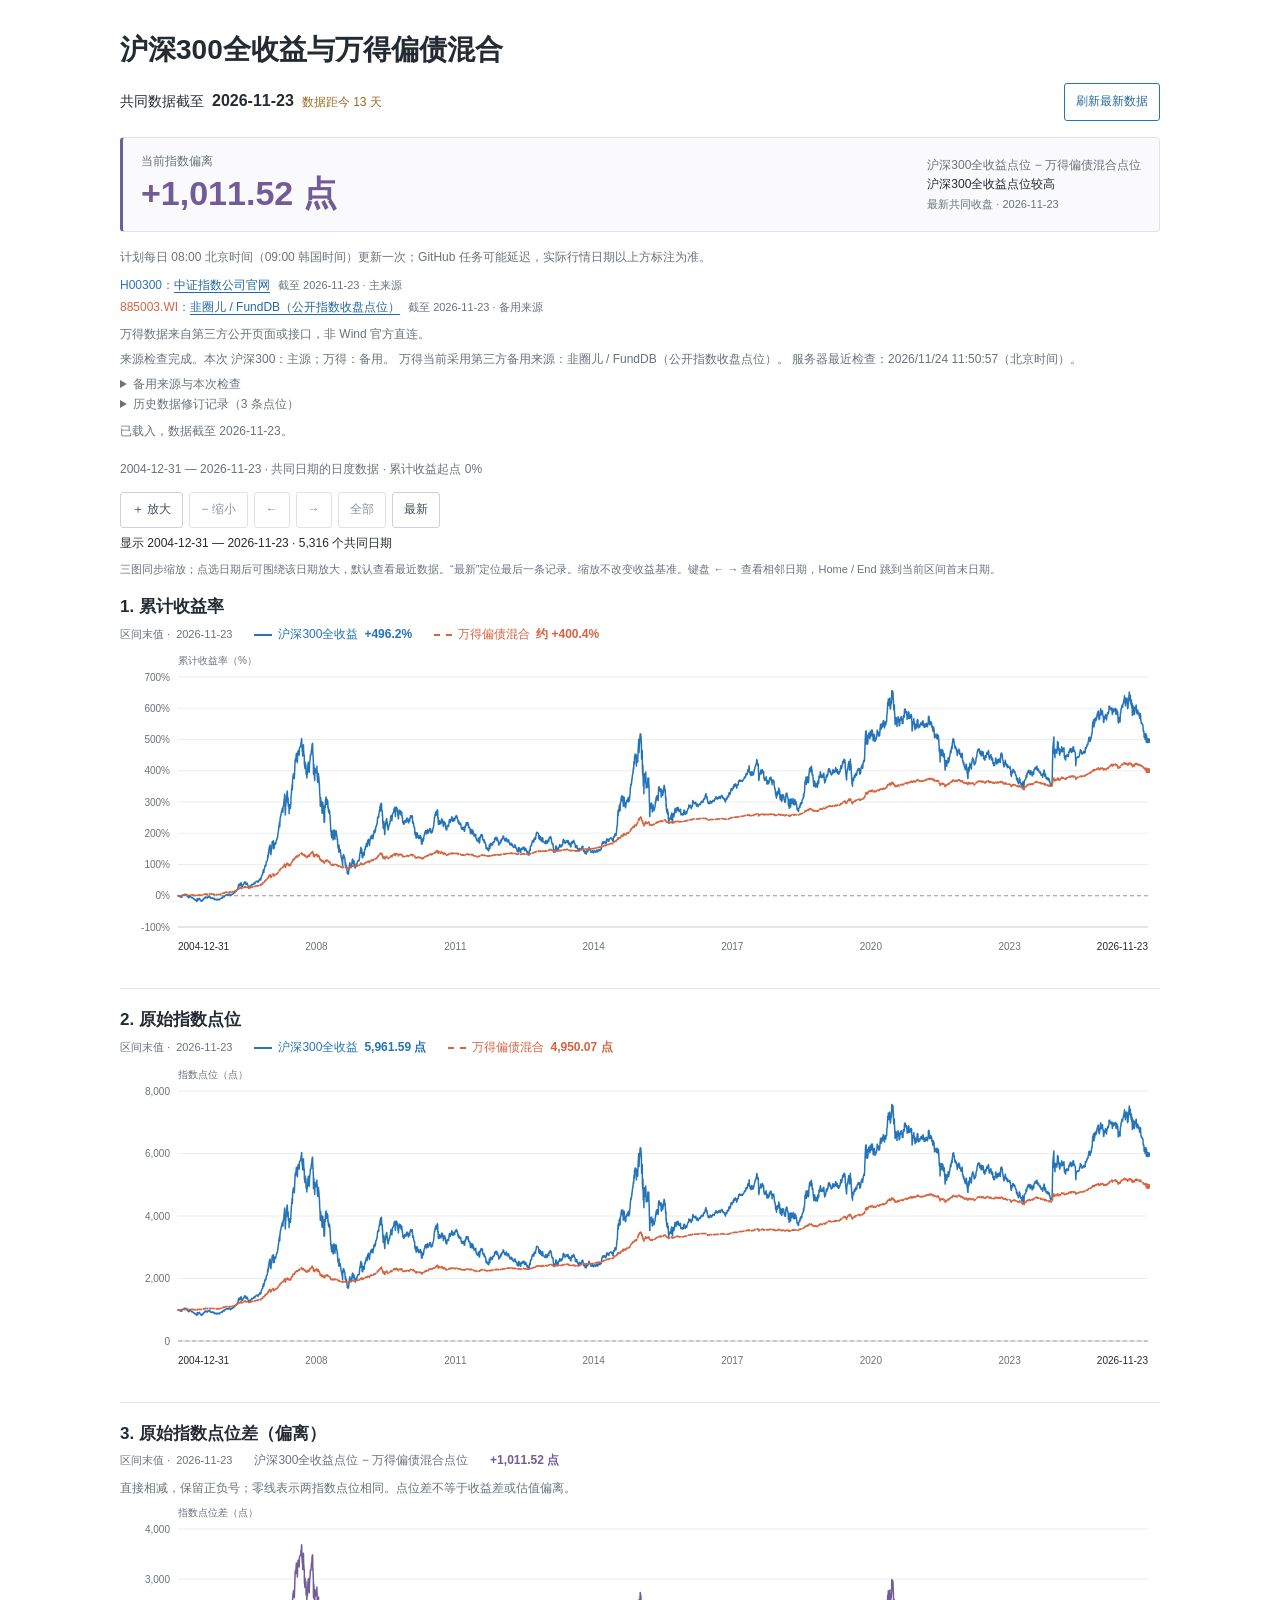
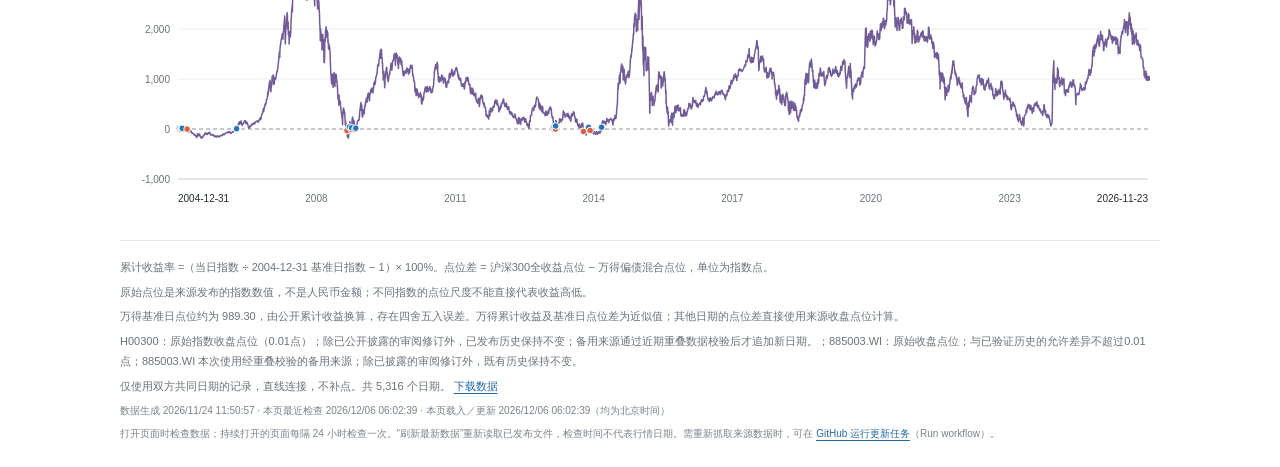
==== commit 9e576bf9: "Restore daily chart updates after reviewed Wind data revisions Apply only the three corroborated Nov" ====
--- a/site/index.html
+++ b/site/index.html
@@ -6,9 +6,9 @@
   <meta name="theme-color" content="#ffffff">
   <meta name="description" content="沪深300全收益指数与万得偏债混合型基金指数：累计收益率、原始指数点位和原始点位差。每日更新数据。">
   <title>沪深300全收益与万得偏债混合</title>
-  <link rel="stylesheet" href="./styles.css?v=20261120-refresh-zoom">
+  <link rel="stylesheet" href="./styles.css?v=20261124-source-status">
   <script src="./chart-controls.js?v=20261120-refresh-zoom" defer></script>
-  <script src="./app.js?v=20261120-refresh-zoom" defer></script>
+  <script src="./app.js?v=20261124-source-status" defer></script>
 </head>
 <body>
   <a class="skip-link" href="#charts">跳到图表</a>
@@ -30,15 +30,20 @@
           <p class="deviation-date">最新共同收盘 · <time id="current-deviation-date"></time></p>
         </div>
       </div>
-      <p class="schedule">每日 08:00 北京时间（09:00 韩国时间）尝试更新一次；行情日期以上方标注为准。</p>
+      <p class="schedule">计划每日 08:00 北京时间（09:00 韩国时间）更新一次；GitHub 任务可能延迟，实际行情日期以上方标注为准。</p>
       <ul class="sources" aria-label="数据来源">
         <li><span class="stock">H00300</span>：<a id="stock-source" href="https://www.csindex.com.cn/" target="_blank" rel="noopener noreferrer">中证指数公司（官网）</a><span id="stock-source-date" class="source-date"></span></li>
-        <li><span class="wind">885003.WI</span>：<a id="wind-source" href="https://ashare.laoqianriritan.com/data/fund_index.json" target="_blank" rel="noopener noreferrer">老钱日日谈公开看板（第三方转引）</a><span id="wind-source-date" class="source-date"></span></li>
+        <li><span class="wind">885003.WI</span>：<a id="wind-source" href="https://ai2.jiucaishuo.com/api/index-valuation/history?code=885003.WI&amp;metric=close&amp;years2=10" target="_blank" rel="noopener noreferrer">韭圈儿 / FundDB（第三方公开数据）</a><span id="wind-source-date" class="source-date"></span></li>
       </ul>
+      <p class="note">万得数据来自第三方公开页面或接口，非 Wind 官方直连。</p>
       <p id="source-status" class="note" aria-live="polite" hidden></p>
       <details id="source-options-details" class="source-options" hidden>
         <summary>备用来源与本次检查</summary>
         <ul id="source-options"></ul>
+      </details>
+      <details id="data-revisions-details" class="source-options" hidden>
+        <summary id="data-revisions-summary">历史数据修订记录</summary>
+        <div id="data-revisions-content"></div>
       </details>
       <p id="update-status" class="status" role="status" aria-live="polite" aria-atomic="true">正在读取数据…</p>
     </header>
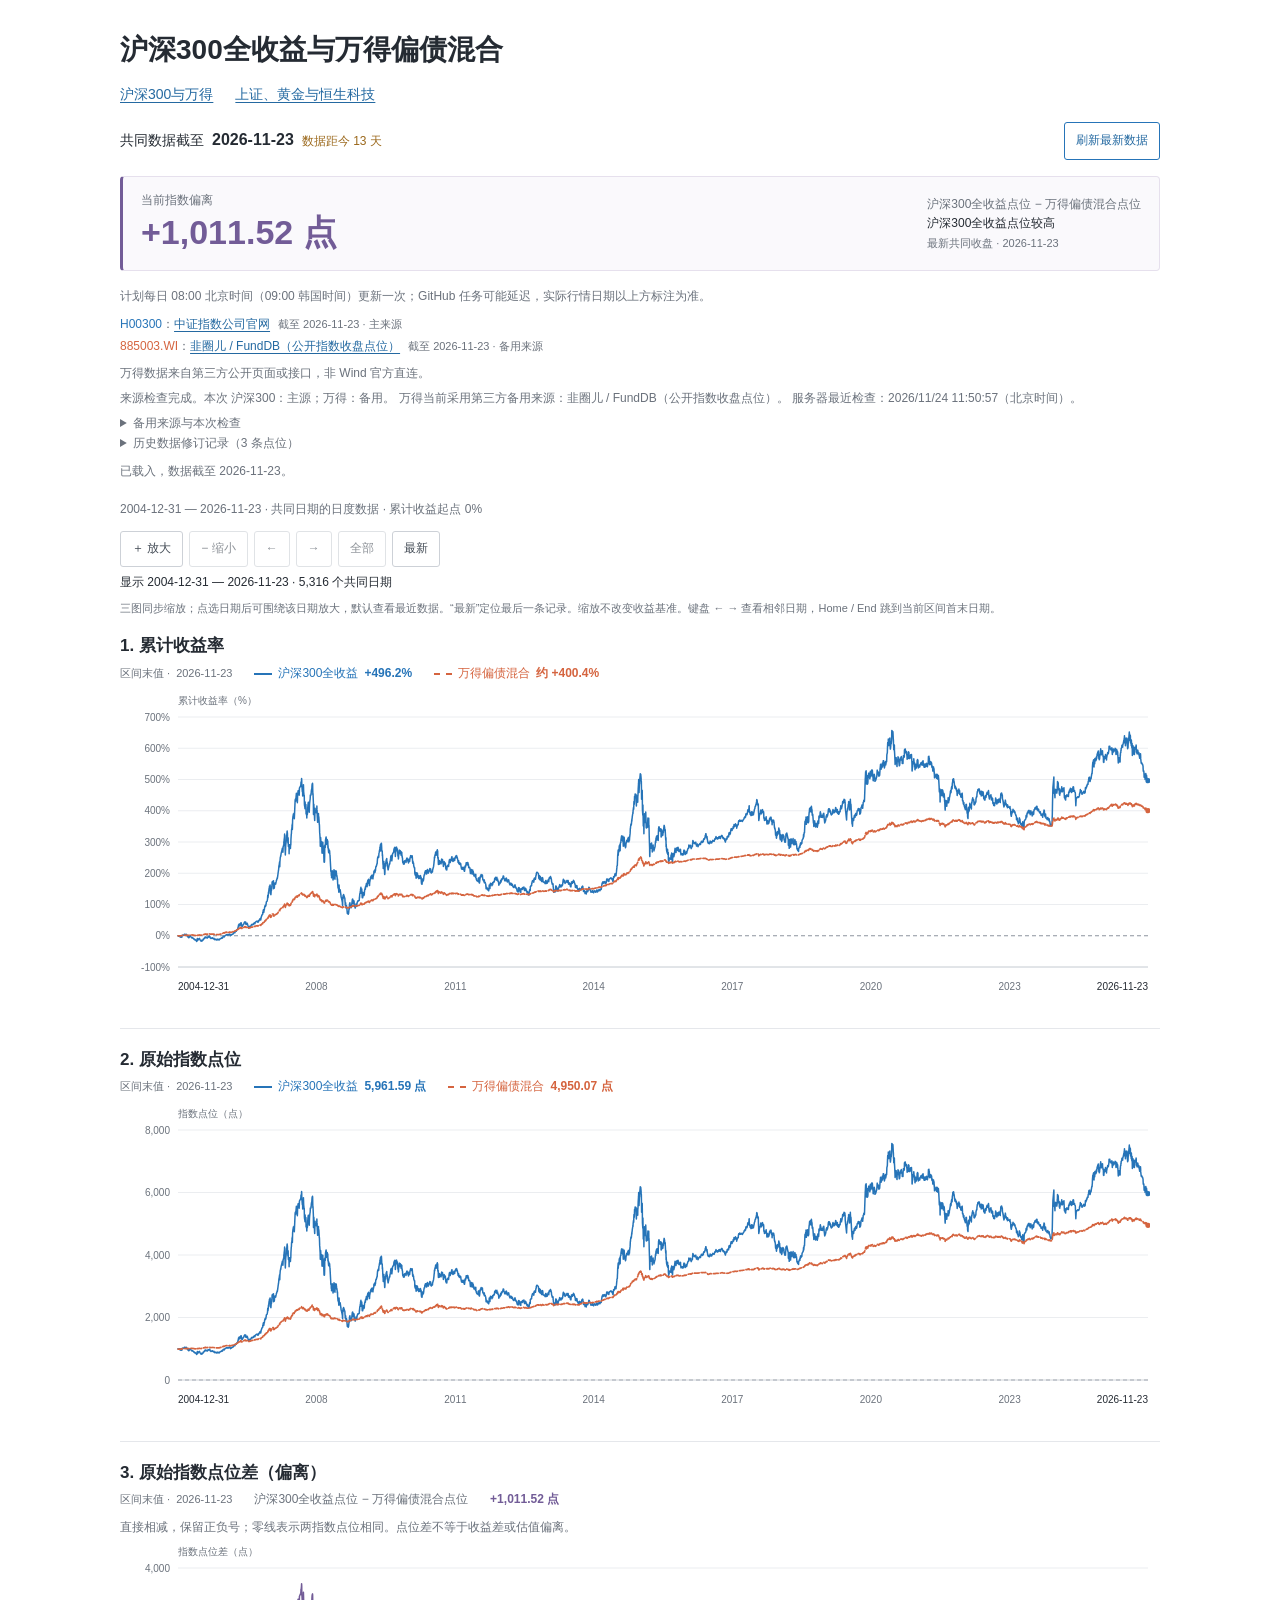
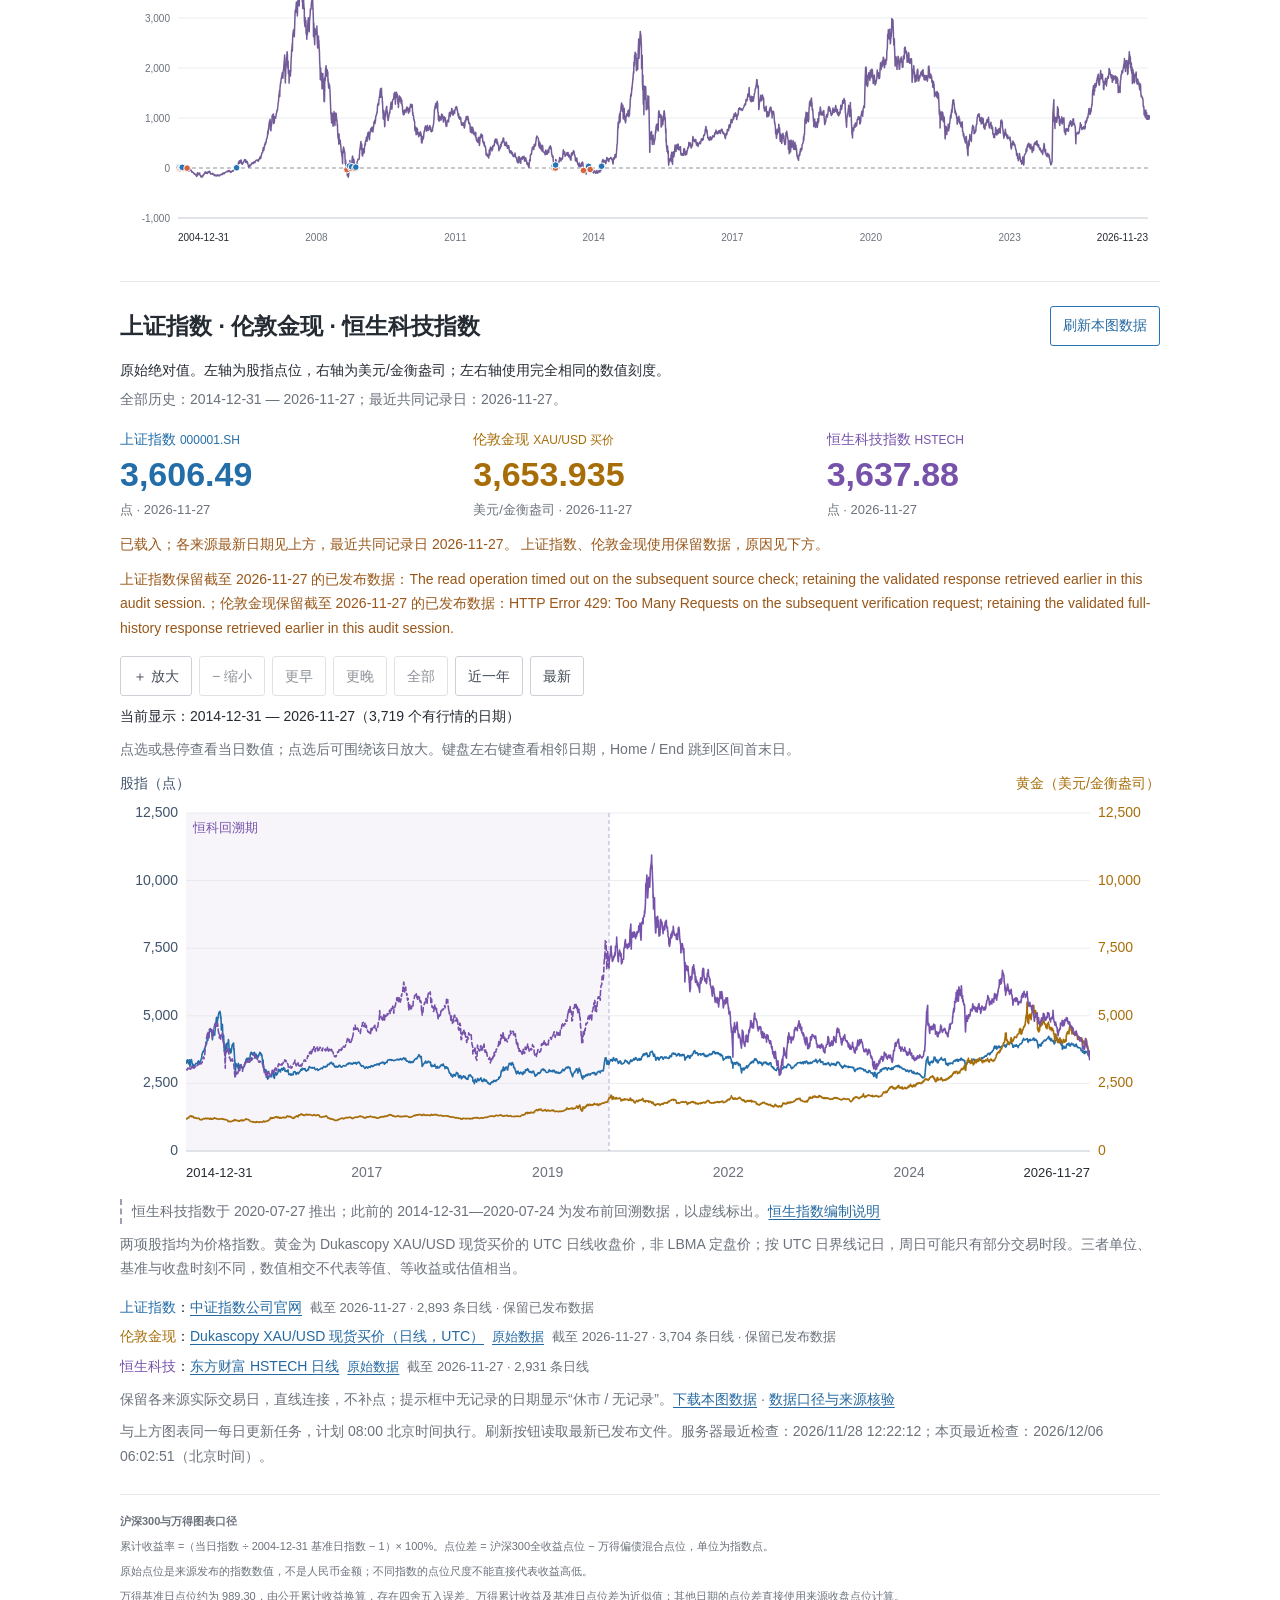
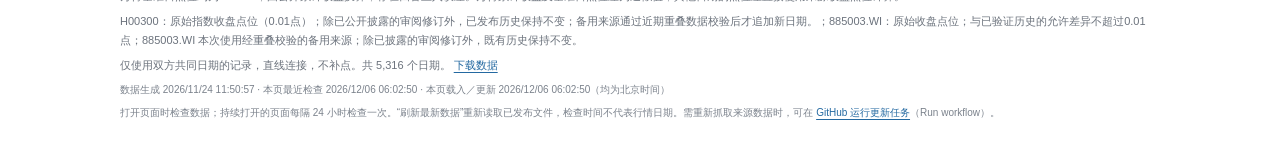
==== commit 14a02741: "Add long-history Shanghai, spot gold and Hang Seng TECH chart Plot original daily values from 2014-1" ====
--- a/site/index.html
+++ b/site/index.html
@@ -4,17 +4,20 @@
   <meta charset="utf-8">
   <meta name="viewport" content="width=device-width, initial-scale=1">
   <meta name="theme-color" content="#ffffff">
-  <meta name="description" content="沪深300全收益指数与万得偏债混合型基金指数：累计收益率、原始指数点位和原始点位差。每日更新数据。">
-  <title>沪深300全收益与万得偏债混合</title>
+  <meta name="description" content="沪深300全收益与万得偏债混合对比；上证指数、伦敦金现与恒生科技指数的长期绝对值对比。每日更新数据。">
+  <title>沪深300与万得偏债混合 · 指数与黄金对比</title>
   <link rel="stylesheet" href="./styles.css?v=20261124-source-status">
+  <link rel="stylesheet" href="./markets.css?v=20261128-markets">
   <script src="./chart-controls.js?v=20261120-refresh-zoom" defer></script>
   <script src="./app.js?v=20261124-source-status" defer></script>
+  <script src="./markets.js?v=20261128-markets" defer></script>
 </head>
 <body>
   <a class="skip-link" href="#charts">跳到图表</a>
   <main>
     <header>
       <h1>沪深300全收益与万得偏债混合</h1>
+      <nav class="chart-nav" aria-label="图表导航"><a href="#charts">沪深300与万得</a><a href="#markets">上证、黄金与恒生科技</a></nav>
       <div class="date-row">
         <p>共同数据截至 <strong id="as-of">正在读取</strong><span id="stale-badge" class="stale" hidden></span></p>
         <button id="refresh-button" type="button" disabled>正在刷新…</button>
@@ -88,7 +91,51 @@
       </section>
     </div>
 
+    <section id="markets" class="markets-panel" aria-labelledby="markets-heading">
+      <div class="markets-heading-row">
+        <h2 id="markets-heading">上证指数 · 伦敦金现 · 恒生科技指数</h2>
+        <button id="markets-refresh-button" type="button" disabled>正在刷新…</button>
+      </div>
+      <p class="markets-intro">原始绝对值。左轴为股指点位，右轴为美元/金衡盎司；左右轴使用完全相同的数值刻度。</p>
+      <p id="markets-period" class="markets-period">正在读取长期历史数据…</p>
+      <div id="markets-latest" class="markets-latest" hidden aria-label="各来源最新日线数值">
+        <div class="markets-stat markets-sse"><p>上证指数 <span>000001.SH</span></p><strong id="markets-sse-value">—</strong><p class="markets-stat-meta">点 · <time id="markets-sse-date"></time></p></div>
+        <div class="markets-stat markets-gold"><p>伦敦金现 <span>XAU/USD 买价</span></p><strong id="markets-gold-value">—</strong><p class="markets-stat-meta">美元/金衡盎司 · <time id="markets-gold-date"></time></p></div>
+        <div class="markets-stat markets-hstech"><p>恒生科技指数 <span>HSTECH</span></p><strong id="markets-hstech-value">—</strong><p class="markets-stat-meta">点 · <time id="markets-hstech-date"></time></p></div>
+      </div>
+      <p id="markets-status" class="markets-status" role="status" aria-live="polite">正在读取数据…</p>
+      <p id="markets-source-status" class="markets-note" aria-live="polite" hidden></p>
+      <div id="markets-display" hidden>
+        <div class="markets-controls" role="group" aria-label="上证、黄金与恒生科技的显示区间">
+          <button id="markets-zoom-in" type="button">＋ 放大</button>
+          <button id="markets-zoom-out" type="button">− 缩小</button>
+          <button id="markets-earlier" type="button">更早</button>
+          <button id="markets-later" type="button">更晚</button>
+          <button id="markets-all" type="button">全部</button>
+          <button id="markets-year" type="button">近一年</button>
+          <button id="markets-latest-button" type="button">最新</button>
+        </div>
+        <p id="markets-view-range" class="markets-view-range" role="status" aria-live="polite"></p>
+        <p id="markets-help" class="markets-note">点选或悬停查看当日数值；点选后可围绕该日放大。键盘左右键查看相邻日期，Home / End 跳到区间首末日。</p>
+        <div id="markets-wrap" class="plot-wrap markets-plot-wrap">
+          <svg id="markets-chart" class="chart markets-chart" role="img" tabindex="0" aria-labelledby="markets-chart-title markets-chart-description" aria-describedby="markets-help"></svg>
+          <div id="markets-tooltip" class="tooltip markets-tooltip" hidden aria-hidden="true"></div>
+        </div>
+      </div>
+      <p class="markets-note markets-backtest-note">恒生科技指数于 2020-07-27 推出；此前的 2014-12-31—2020-07-24 为发布前回溯数据，以虚线标出。<a href="https://www.hsi.com.hk/content/dam/wpb/hsil/index/methodologies/en_hk/hstech/IM_hstech.pdf" target="_blank" rel="noopener noreferrer">恒生指数编制说明</a></p>
+      <p class="markets-note">两项股指均为价格指数。黄金为 Dukascopy XAU/USD 现货买价的 UTC 日线收盘价，非 LBMA 定盘价；按 UTC 日界线记日，周日可能只有部分交易时段。三者单位、基准与收盘时刻不同，数值相交不代表等值、等收益或估值相当。</p>
+      <ul id="markets-sources" class="markets-sources" aria-label="三资产数据来源">
+        <li><span class="markets-sse">上证指数</span>：<a id="markets-sse-source" href="https://www.csindex.com.cn/" target="_blank" rel="noopener noreferrer">中证指数官网</a><a id="markets-sse-feed" class="markets-feed" target="_blank" rel="noopener noreferrer" hidden>原始数据</a><span id="markets-sse-source-date"></span></li>
+        <li><span class="markets-gold">伦敦金现</span>：<a id="markets-gold-source" href="https://www.dukascopy.com/swiss/english/cfd/range-of-markets/gold/" target="_blank" rel="noopener noreferrer">Dukascopy XAU/USD 现货买价（日线，UTC）</a><a id="markets-gold-feed" class="markets-feed" target="_blank" rel="noopener noreferrer" hidden>原始数据</a><span id="markets-gold-source-date"></span></li>
+        <li><span class="markets-hstech">恒生科技</span>：<a id="markets-hstech-source" href="https://quote.eastmoney.com/gb/zsHSTECH.html" target="_blank" rel="noopener noreferrer">东方财富日线行情</a><a id="markets-hstech-feed" class="markets-feed" target="_blank" rel="noopener noreferrer" hidden>原始数据</a><span id="markets-hstech-source-date"></span></li>
+      </ul>
+      <p class="markets-note">保留各来源实际交易日，直线连接，不补点；提示框中无记录的日期显示“休市 / 无记录”。<a href="./markets-data.json" download="sse-gold-hstech-data.json">下载本图数据</a> · <a href="https://github.com/pantheon5100/csi300-wind-chart/blob/main/docs/markets-data-sources.md" target="_blank" rel="noopener noreferrer">数据口径与来源核验</a></p>
+      <p class="markets-note">与上方图表同一每日更新任务，计划 08:00 北京时间执行。刷新按钮读取最新已发布文件。服务器最近检查：<span id="markets-server-check">—</span>；本页最近检查：<span id="markets-browser-check">—</span>（北京时间）。</p>
+      <div id="markets-announcement" class="sr-only" role="status" aria-live="polite" aria-atomic="true"></div>
+    </section>
+
     <footer>
+      <p><strong>沪深300与万得图表口径</strong></p>
       <p>累计收益率 =（当日指数 ÷ 2004-12-31 基准日指数 − 1）× 100%。点位差 = 沪深300全收益点位 − 万得偏债混合点位，单位为指数点。</p>
       <p>原始点位是来源发布的指数数值，不是人民币金额；不同指数的点位尺度不能直接代表收益高低。</p>
       <p>万得基准日点位约为 <span id="wind-baseline">989.30</span>，由公开累计收益换算，存在四舍五入误差。万得累计收益及基准日点位差为近似值；其他日期的点位差直接使用来源收盘点位计算。</p>
--- a/site/markets.css
+++ b/site/markets.css
@@ -0,0 +1,31 @@
+.chart-nav{display:flex;flex-wrap:wrap;gap:8px 22px;margin:0 0 16px;font-size:14px}
+.markets-panel{margin-top:28px;padding-top:24px;border-top:1px solid var(--border);font-size:16px;scroll-margin-top:20px}
+.markets-heading-row{display:flex;justify-content:space-between;align-items:center;flex-wrap:wrap;gap:10px 18px}
+.markets-heading-row h2{font-size:clamp(18px,2.3vw,23px);margin:0;line-height:1.5}
+.markets-panel button{font-size:14px;min-height:40px;padding:7px 12px;cursor:pointer}
+.markets-panel button:disabled{cursor:default}
+#markets-refresh-button{border-color:#2674b8;color:#2469a1}
+.markets-intro,.markets-period,.markets-view-range,.markets-status,.markets-note,.markets-sources{font-size:14px;line-height:1.75}
+.markets-intro{margin-top:12px}.markets-period{color:var(--muted);margin:5px 0 16px}
+.markets-latest{display:grid;grid-template-columns:repeat(3,minmax(0,1fr));gap:20px;margin:16px 0 12px}
+.markets-stat p{margin:0;font-size:14px}.markets-stat p>span{font-size:12px;white-space:nowrap}
+.markets-stat strong{display:block;font-size:clamp(25px,4vw,34px);font-weight:650;line-height:1.4;font-variant-numeric:tabular-nums}
+.markets-stat .markets-stat-meta{font-size:13px;color:var(--muted);font-variant-numeric:tabular-nums}
+.markets-sse{color:#236da8}.markets-gold{color:#a66d08}.markets-hstech{color:#7752ab}
+.markets-status{margin:10px 0;color:var(--muted)}.markets-status.error,.markets-note.markets-cached{color:#995719}
+.markets-controls{display:flex;flex-wrap:wrap;gap:7px;margin:16px 0 8px}
+.markets-view-range{font-variant-numeric:tabular-nums;margin:6px 0;color:var(--text)}
+.markets-note{margin:8px 0;color:var(--muted);overflow-wrap:anywhere}
+.markets-chart text{font-size:14px}.markets-chart .endpoint-date{font-size:13px}
+.markets-chart .markets-axis-right{fill:#a66d08}.markets-chart .markets-axis-left{fill:#40536b}
+.markets-chart .markets-backtest-band{fill:#f7f5fa}.markets-chart .markets-backtest-label{fill:#7752ab;font-size:13px}
+.markets-chart .markets-launch-line{stroke:#b9aacd;stroke-dasharray:4 3;stroke-width:1}
+.markets-chart .markets-series{fill:none;stroke-width:1.6;stroke-linecap:round;stroke-linejoin:round}
+.markets-chart .markets-backtest-path{stroke-dasharray:5 3}
+.markets-tooltip{font-size:14px;min-width:270px;padding:10px 12px}
+.markets-tooltip .tooltip-note{font-size:13px}.markets-tooltip .tooltip-row{gap:16px}
+.markets-sources{list-style:none;padding:0;margin:14px 0 8px;overflow-wrap:anywhere}
+.markets-sources li{margin:5px 0}.markets-sources li>span:last-child{color:var(--muted);margin-left:8px;font-size:13px}
+.markets-feed{margin-left:8px;font-size:13px;white-space:nowrap}
+.markets-backtest-note{border-left:2px dashed #a898bc;padding-left:10px;margin-top:10px}
+@media(max-width:600px){.markets-latest{gap:10px}.markets-stat p{font-size:14px}.markets-stat p>span{display:block}.markets-stat .markets-stat-meta{font-size:12px}.markets-stat strong{font-size:clamp(19px,5.6vw,24px)}.markets-chart text{font-size:13px}.markets-chart .endpoint-date{font-size:12px}.markets-chart .markets-backtest-label{font-size:12px}.markets-panel button{padding:7px 10px}.markets-tooltip{min-width:255px;font-size:13px}.markets-sources li>span:last-child{display:block;margin-left:0}}
